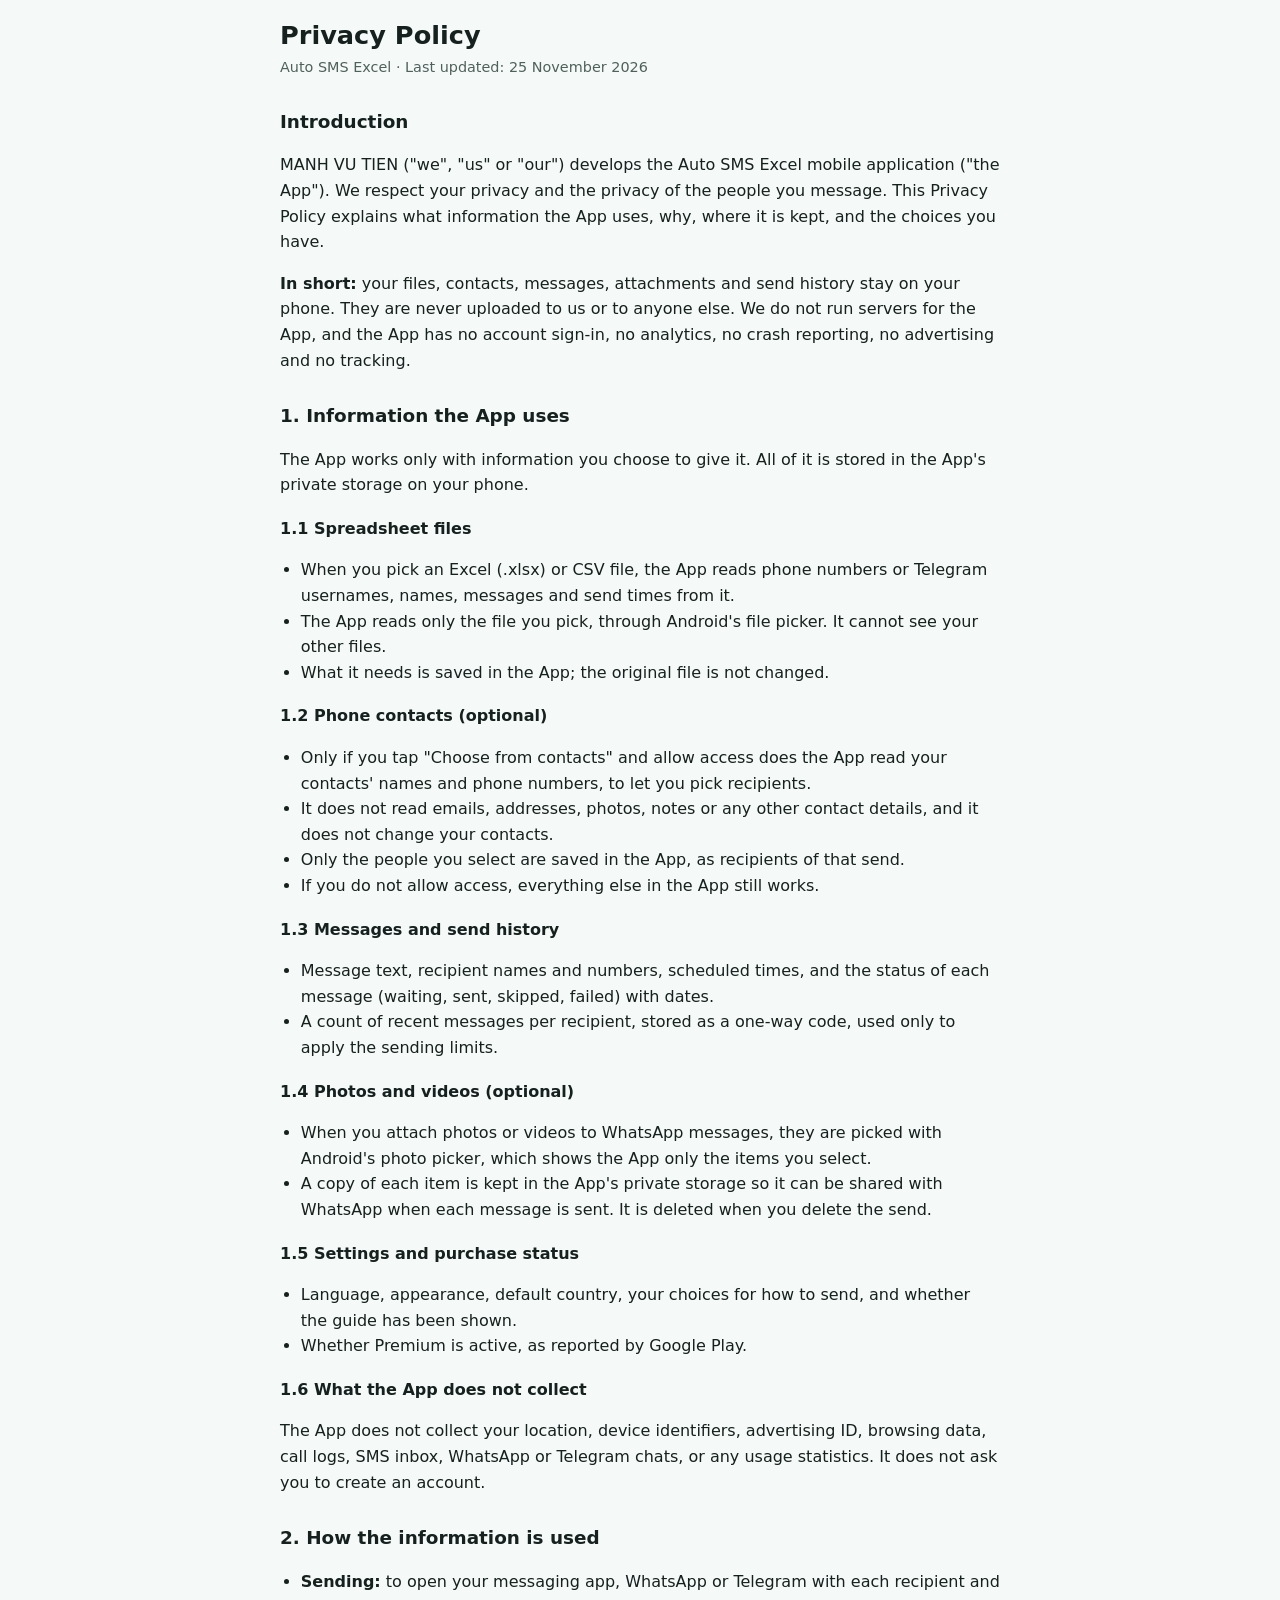
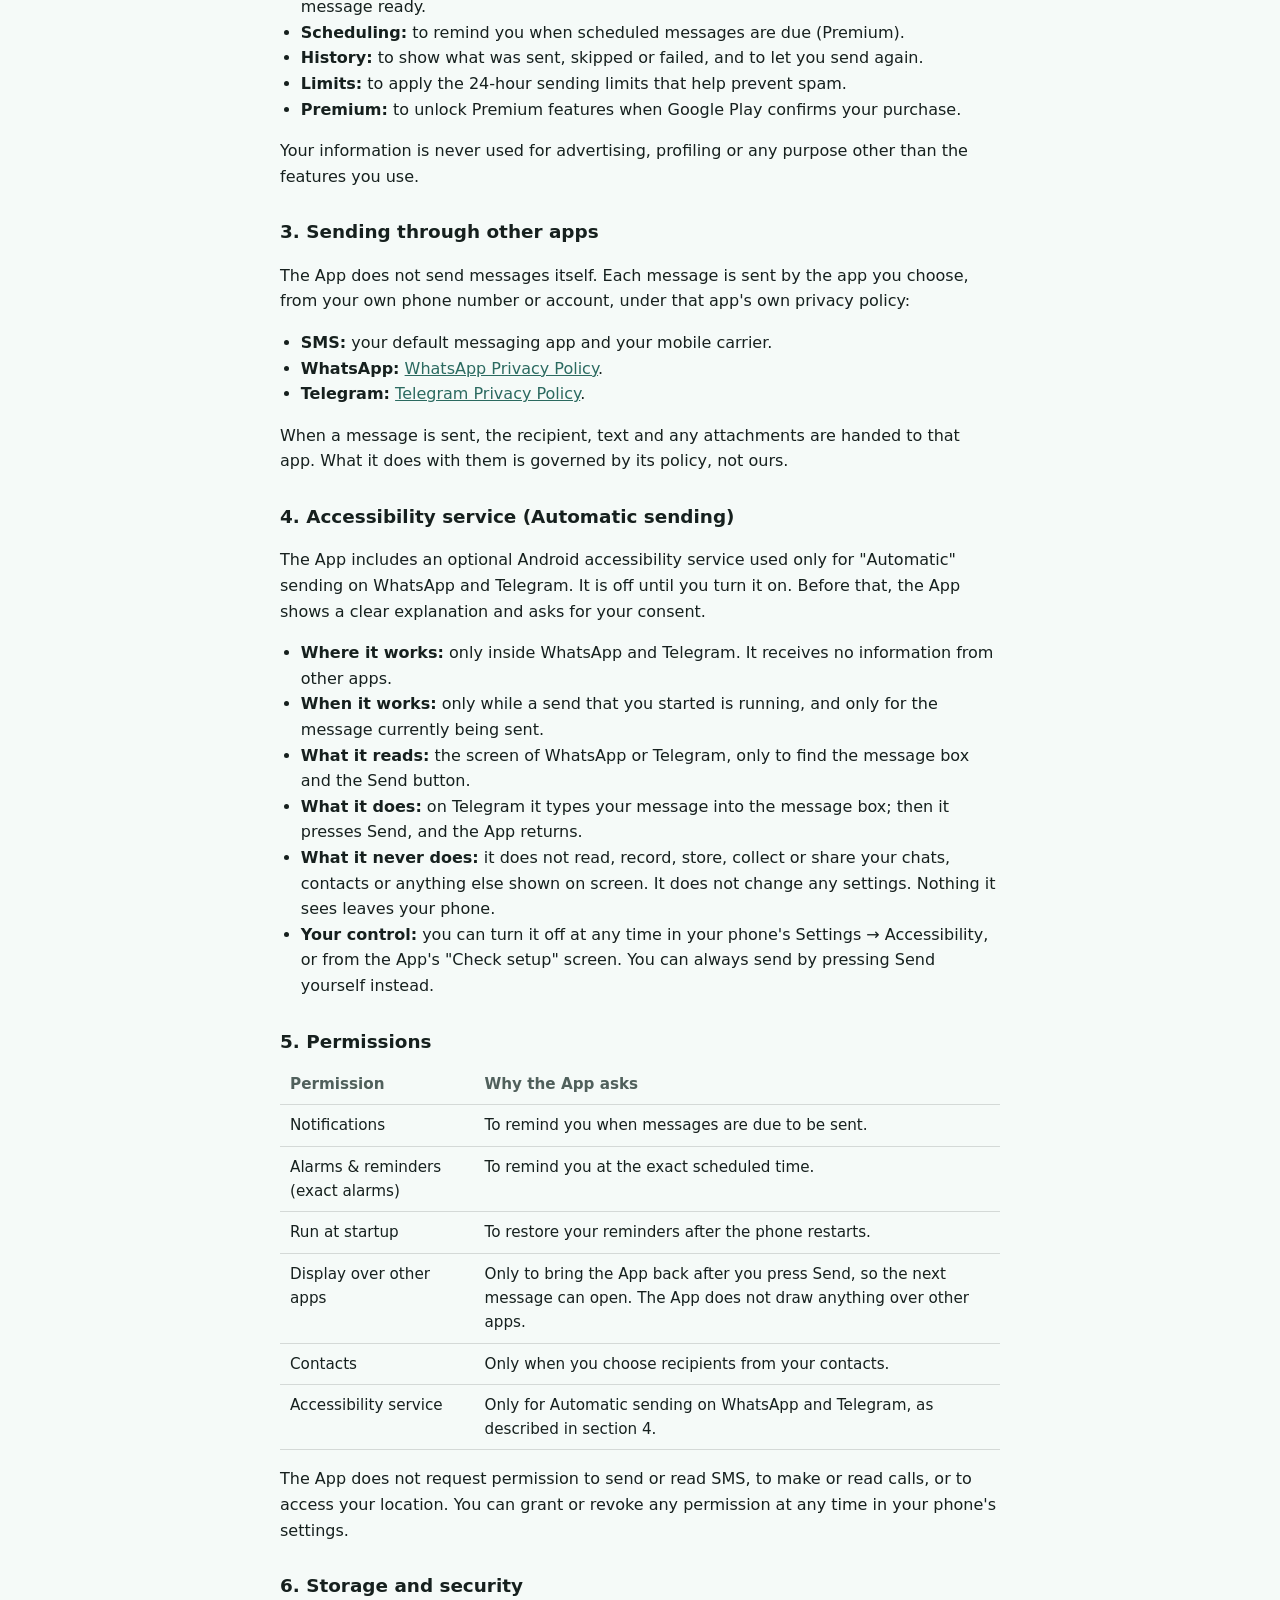
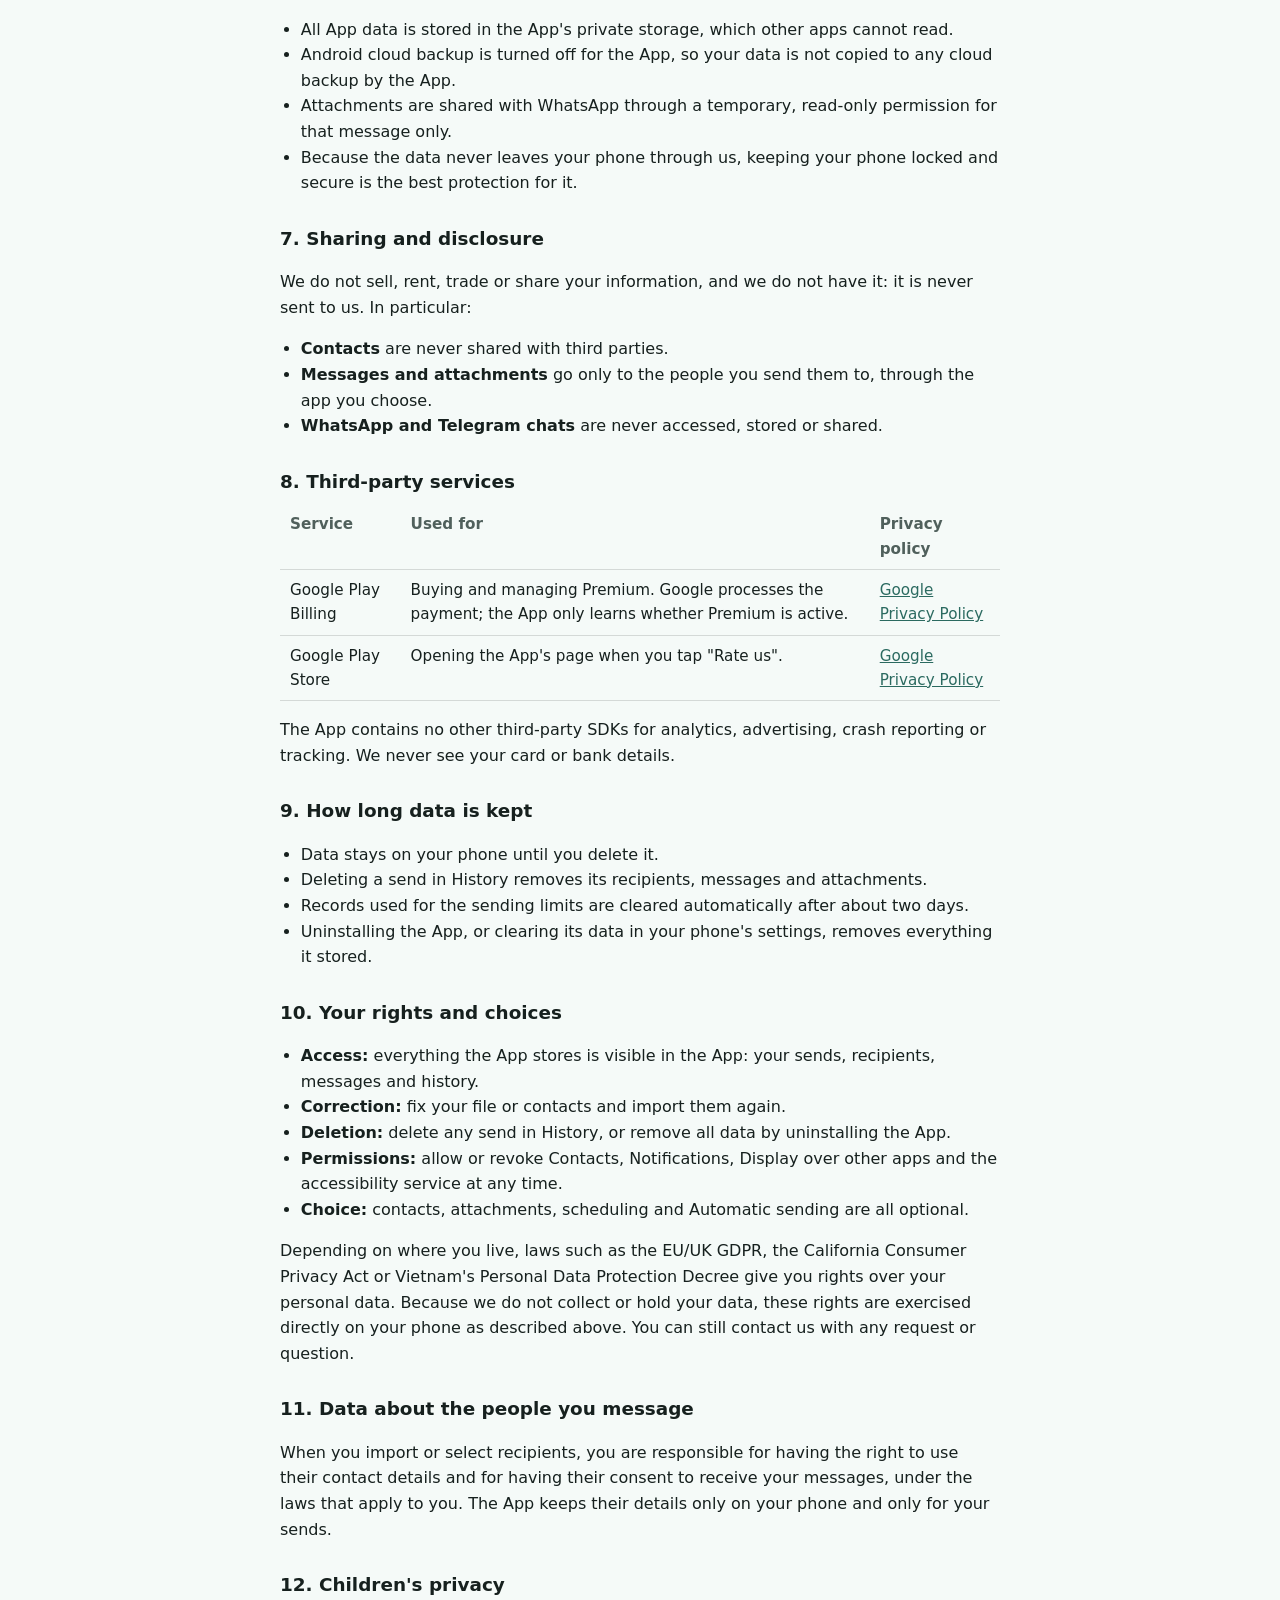
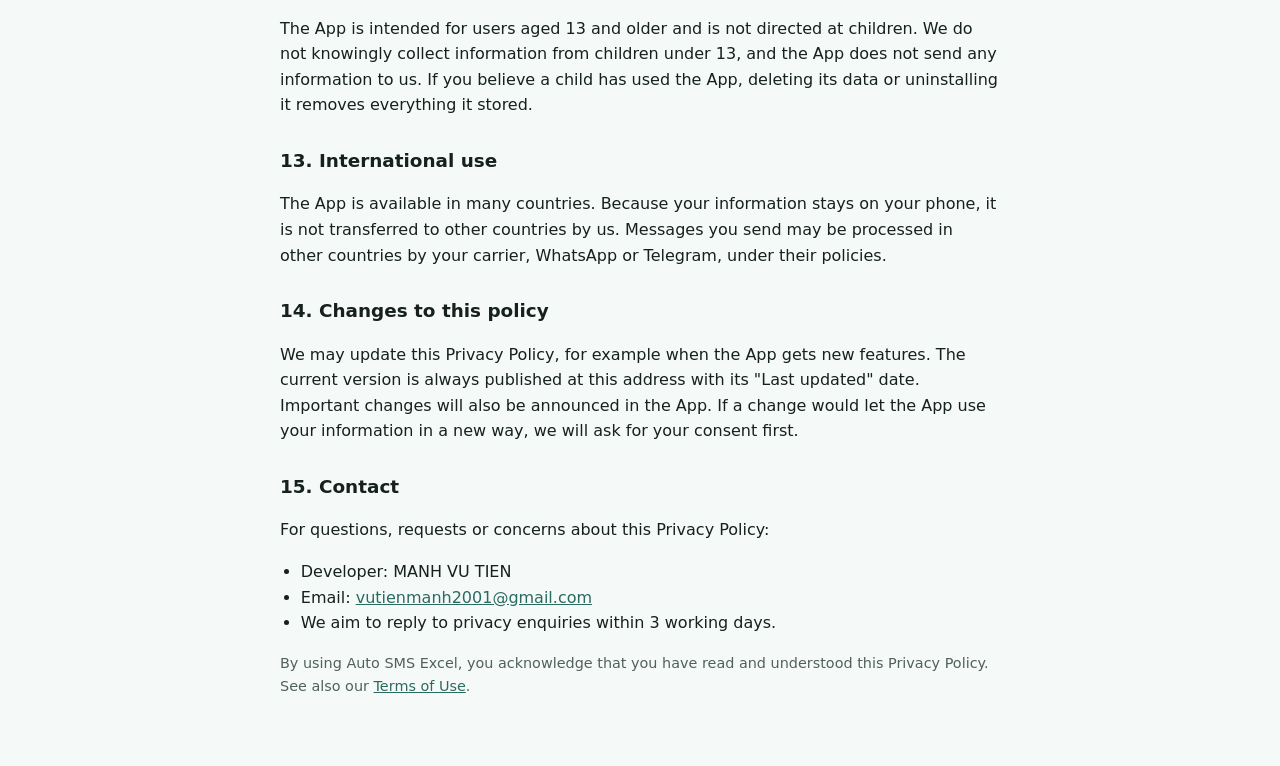
==== auto-sms-excel/privacy.html @ a6e5bfc1 "Fix typo in privacy policy introduction delete 1 in name on description" ====
<!doctype html>
<html lang="en">
<head>
<meta charset="utf-8">
<meta name="viewport" content="width=device-width, initial-scale=1">
<title>Privacy Policy – Auto SMS Excel</title>
<link rel="stylesheet" href="style.css">
</head>
<body>
<main>
<h1>Privacy Policy</h1>
<p class="meta">Auto SMS Excel · Last updated: 25 November 2026</p>

<h2>Introduction</h2>
<p>MANH VU TIEN ("we", "us" or "our") develops the Auto SMS Excel mobile application ("the App"). We respect your privacy and the privacy of the people you message. This Privacy Policy explains what information the App uses, why, where it is kept, and the choices you have.</p>
<p><strong>In short:</strong> your files, contacts, messages, attachments and send history stay on your phone. They are never uploaded to us or to anyone else. We do not run servers for the App, and the App has no account sign-in, no analytics, no crash reporting, no advertising and no tracking.</p>

<h2>1. Information the App uses</h2>
<p>The App works only with information you choose to give it. All of it is stored in the App's private storage on your phone.</p>

<h3>1.1 Spreadsheet files</h3>
<ul>
  <li>When you pick an Excel (.xlsx) or CSV file, the App reads phone numbers or Telegram usernames, names, messages and send times from it.</li>
  <li>The App reads only the file you pick, through Android's file picker. It cannot see your other files.</li>
  <li>What it needs is saved in the App; the original file is not changed.</li>
</ul>

<h3>1.2 Phone contacts (optional)</h3>
<ul>
  <li>Only if you tap "Choose from contacts" and allow access does the App read your contacts' names and phone numbers, to let you pick recipients.</li>
  <li>It does not read emails, addresses, photos, notes or any other contact details, and it does not change your contacts.</li>
  <li>Only the people you select are saved in the App, as recipients of that send.</li>
  <li>If you do not allow access, everything else in the App still works.</li>
</ul>

<h3>1.3 Messages and send history</h3>
<ul>
  <li>Message text, recipient names and numbers, scheduled times, and the status of each message (waiting, sent, skipped, failed) with dates.</li>
  <li>A count of recent messages per recipient, stored as a one-way code, used only to apply the sending limits.</li>
</ul>

<h3>1.4 Photos and videos (optional)</h3>
<ul>
  <li>When you attach photos or videos to WhatsApp messages, they are picked with Android's photo picker, which shows the App only the items you select.</li>
  <li>A copy of each item is kept in the App's private storage so it can be shared with WhatsApp when each message is sent. It is deleted when you delete the send.</li>
</ul>

<h3>1.5 Settings and purchase status</h3>
<ul>
  <li>Language, appearance, default country, your choices for how to send, and whether the guide has been shown.</li>
  <li>Whether Premium is active, as reported by Google Play.</li>
</ul>

<h3>1.6 What the App does not collect</h3>
<p>The App does not collect your location, device identifiers, advertising ID, browsing data, call logs, SMS inbox, WhatsApp or Telegram chats, or any usage statistics. It does not ask you to create an account.</p>

<h2>2. How the information is used</h2>
<ul>
  <li><strong>Sending:</strong> to open your messaging app, WhatsApp or Telegram with each recipient and message ready.</li>
  <li><strong>Scheduling:</strong> to remind you when scheduled messages are due (Premium).</li>
  <li><strong>History:</strong> to show what was sent, skipped or failed, and to let you send again.</li>
  <li><strong>Limits:</strong> to apply the 24-hour sending limits that help prevent spam.</li>
  <li><strong>Premium:</strong> to unlock Premium features when Google Play confirms your purchase.</li>
</ul>
<p>Your information is never used for advertising, profiling or any purpose other than the features you use.</p>

<h2>3. Sending through other apps</h2>
<p>The App does not send messages itself. Each message is sent by the app you choose, from your own phone number or account, under that app's own privacy policy:</p>
<ul>
  <li><strong>SMS:</strong> your default messaging app and your mobile carrier.</li>
  <li><strong>WhatsApp:</strong> <a href="https://www.whatsapp.com/legal/privacy-policy">WhatsApp Privacy Policy</a>.</li>
  <li><strong>Telegram:</strong> <a href="https://telegram.org/privacy">Telegram Privacy Policy</a>.</li>
</ul>
<p>When a message is sent, the recipient, text and any attachments are handed to that app. What it does with them is governed by its policy, not ours.</p>

<h2>4. Accessibility service (Automatic sending)</h2>
<p>The App includes an optional Android accessibility service used only for "Automatic" sending on WhatsApp and Telegram. It is off until you turn it on. Before that, the App shows a clear explanation and asks for your consent.</p>
<ul>
  <li><strong>Where it works:</strong> only inside WhatsApp and Telegram. It receives no information from other apps.</li>
  <li><strong>When it works:</strong> only while a send that you started is running, and only for the message currently being sent.</li>
  <li><strong>What it reads:</strong> the screen of WhatsApp or Telegram, only to find the message box and the Send button.</li>
  <li><strong>What it does:</strong> on Telegram it types your message into the message box; then it presses Send, and the App returns.</li>
  <li><strong>What it never does:</strong> it does not read, record, store, collect or share your chats, contacts or anything else shown on screen. It does not change any settings. Nothing it sees leaves your phone.</li>
  <li><strong>Your control:</strong> you can turn it off at any time in your phone's Settings → Accessibility, or from the App's "Check setup" screen. You can always send by pressing Send yourself instead.</li>
</ul>

<h2>5. Permissions</h2>
<table>
  <tr><th>Permission</th><th>Why the App asks</th></tr>
  <tr><td>Notifications</td><td>To remind you when messages are due to be sent.</td></tr>
  <tr><td>Alarms &amp; reminders (exact alarms)</td><td>To remind you at the exact scheduled time.</td></tr>
  <tr><td>Run at startup</td><td>To restore your reminders after the phone restarts.</td></tr>
  <tr><td>Display over other apps</td><td>Only to bring the App back after you press Send, so the next message can open. The App does not draw anything over other apps.</td></tr>
  <tr><td>Contacts</td><td>Only when you choose recipients from your contacts.</td></tr>
  <tr><td>Accessibility service</td><td>Only for Automatic sending on WhatsApp and Telegram, as described in section 4.</td></tr>
</table>
<p>The App does not request permission to send or read SMS, to make or read calls, or to access your location. You can grant or revoke any permission at any time in your phone's settings.</p>

<h2>6. Storage and security</h2>
<ul>
  <li>All App data is stored in the App's private storage, which other apps cannot read.</li>
  <li>Android cloud backup is turned off for the App, so your data is not copied to any cloud backup by the App.</li>
  <li>Attachments are shared with WhatsApp through a temporary, read-only permission for that message only.</li>
  <li>Because the data never leaves your phone through us, keeping your phone locked and secure is the best protection for it.</li>
</ul>

<h2>7. Sharing and disclosure</h2>
<p>We do not sell, rent, trade or share your information, and we do not have it: it is never sent to us. In particular:</p>
<ul>
  <li><strong>Contacts</strong> are never shared with third parties.</li>
  <li><strong>Messages and attachments</strong> go only to the people you send them to, through the app you choose.</li>
  <li><strong>WhatsApp and Telegram chats</strong> are never accessed, stored or shared.</li>
</ul>

<h2>8. Third-party services</h2>
<table>
  <tr><th>Service</th><th>Used for</th><th>Privacy policy</th></tr>
  <tr><td>Google Play Billing</td><td>Buying and managing Premium. Google processes the payment; the App only learns whether Premium is active.</td><td><a href="https://policies.google.com/privacy">Google Privacy Policy</a></td></tr>
  <tr><td>Google Play Store</td><td>Opening the App's page when you tap "Rate us".</td><td><a href="https://policies.google.com/privacy">Google Privacy Policy</a></td></tr>
</table>
<p>The App contains no other third-party SDKs for analytics, advertising, crash reporting or tracking. We never see your card or bank details.</p>

<h2>9. How long data is kept</h2>
<ul>
  <li>Data stays on your phone until you delete it.</li>
  <li>Deleting a send in History removes its recipients, messages and attachments.</li>
  <li>Records used for the sending limits are cleared automatically after about two days.</li>
  <li>Uninstalling the App, or clearing its data in your phone's settings, removes everything it stored.</li>
</ul>

<h2>10. Your rights and choices</h2>
<ul>
  <li><strong>Access:</strong> everything the App stores is visible in the App: your sends, recipients, messages and history.</li>
  <li><strong>Correction:</strong> fix your file or contacts and import them again.</li>
  <li><strong>Deletion:</strong> delete any send in History, or remove all data by uninstalling the App.</li>
  <li><strong>Permissions:</strong> allow or revoke Contacts, Notifications, Display over other apps and the accessibility service at any time.</li>
  <li><strong>Choice:</strong> contacts, attachments, scheduling and Automatic sending are all optional.</li>
</ul>
<p>Depending on where you live, laws such as the EU/UK GDPR, the California Consumer Privacy Act or Vietnam's Personal Data Protection Decree give you rights over your personal data. Because we do not collect or hold your data, these rights are exercised directly on your phone as described above. You can still contact us with any request or question.</p>

<h2>11. Data about the people you message</h2>
<p>When you import or select recipients, you are responsible for having the right to use their contact details and for having their consent to receive your messages, under the laws that apply to you. The App keeps their details only on your phone and only for your sends.</p>

<h2>12. Children's privacy</h2>
<p>The App is intended for users aged 13 and older and is not directed at children. We do not knowingly collect information from children under 13, and the App does not send any information to us. If you believe a child has used the App, deleting its data or uninstalling it removes everything it stored.</p>

<h2>13. International use</h2>
<p>The App is available in many countries. Because your information stays on your phone, it is not transferred to other countries by us. Messages you send may be processed in other countries by your carrier, WhatsApp or Telegram, under their policies.</p>

<h2>14. Changes to this policy</h2>
<p>We may update this Privacy Policy, for example when the App gets new features. The current version is always published at this address with its "Last updated" date. Important changes will also be announced in the App. If a change would let the App use your information in a new way, we will ask for your consent first.</p>

<h2>15. Contact</h2>
<p>For questions, requests or concerns about this Privacy Policy:</p>
<ul>
  <li>Developer: MANH VU TIEN</li>
  <li>Email: <a href="mailto:vutienmanh2001@gmail.com">vutienmanh2001@gmail.com</a></li>
  <li>We aim to reply to privacy enquiries within 3 working days.</li>
</ul>

<p class="meta">By using Auto SMS Excel, you acknowledge that you have read and understood this Privacy Policy. See also our <a href="terms.html">Terms of Use</a>.</p>
</main>
</body>
</html>
---- auto-sms-excel/style.css ----
:root { color-scheme: light dark; --fg: #16201e; --muted: #50605c; --bg: #f5faf8; --accent: #2b6a60; }
/* On the web the page follows the browser; inside the app the app adds class="light" or "dark". */
@media (prefers-color-scheme: dark) { :root:not(.light) { --fg: #e1ebe8; --muted: #a8b8b3; --bg: #101615; --accent: #8fd3c5; } }
:root.dark { color-scheme: dark; --fg: #e1ebe8; --muted: #a8b8b3; --bg: #101615; --accent: #8fd3c5; }
:root.light { color-scheme: light; }
body { margin: 0; background: var(--bg); color: var(--fg); font: 16px/1.6 system-ui, -apple-system, "Segoe UI", Roboto, sans-serif; }
main { max-width: 720px; margin: 0 auto; padding: 20px 16px 48px; }
h1 { font-size: 1.6em; line-height: 1.25; margin: 0 0 4px; }
h2 { font-size: 1.15em; margin: 28px 0 8px; }
.meta { color: var(--muted); font-size: .9em; margin: 0 0 20px; }
a { color: var(--accent); }
ul { padding-left: 1.3em; }
h3 { font-size: 1em; margin: 18px 0 6px; }
table { width: 100%; border-collapse: collapse; margin: 8px 0 12px; font-size: .95em; }
th, td { text-align: left; vertical-align: top; padding: 8px 10px; border-bottom: 1px solid color-mix(in srgb, var(--fg) 15%, transparent); }
th { color: var(--muted); font-weight: 600; }
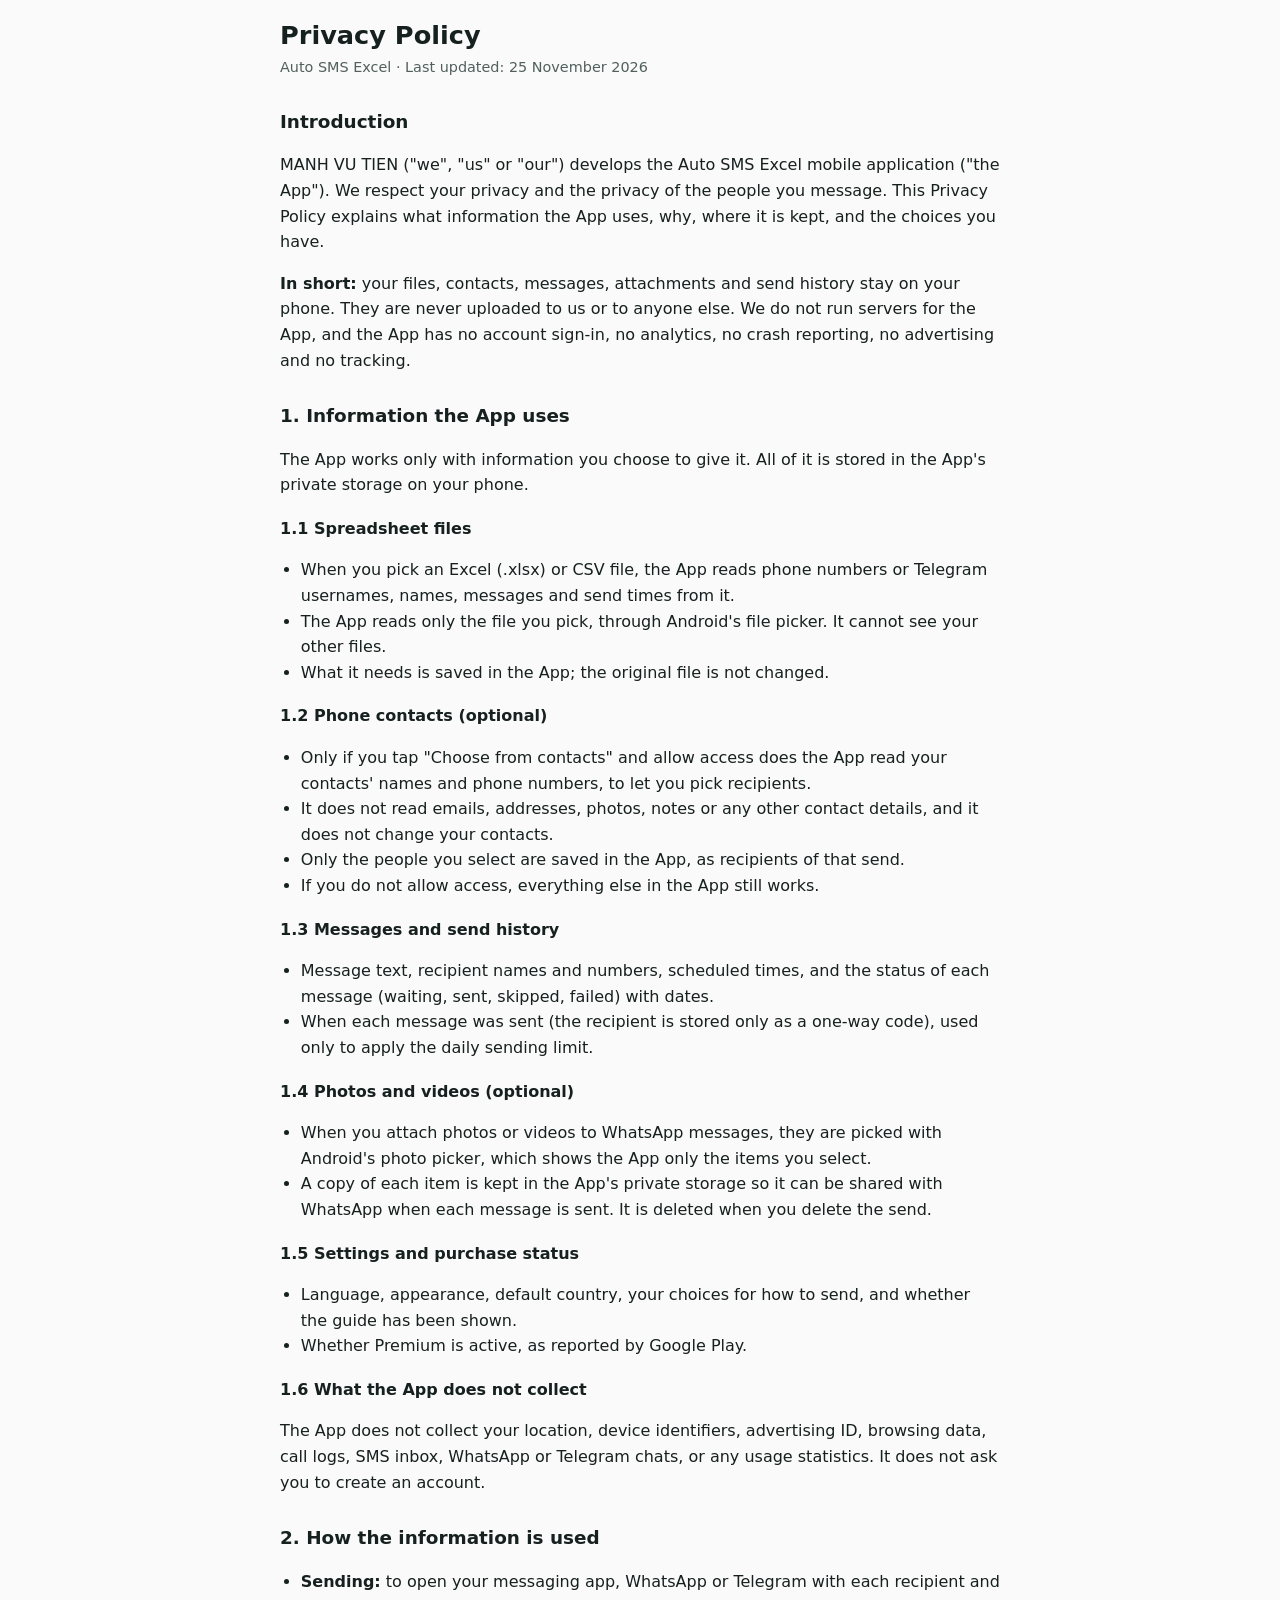
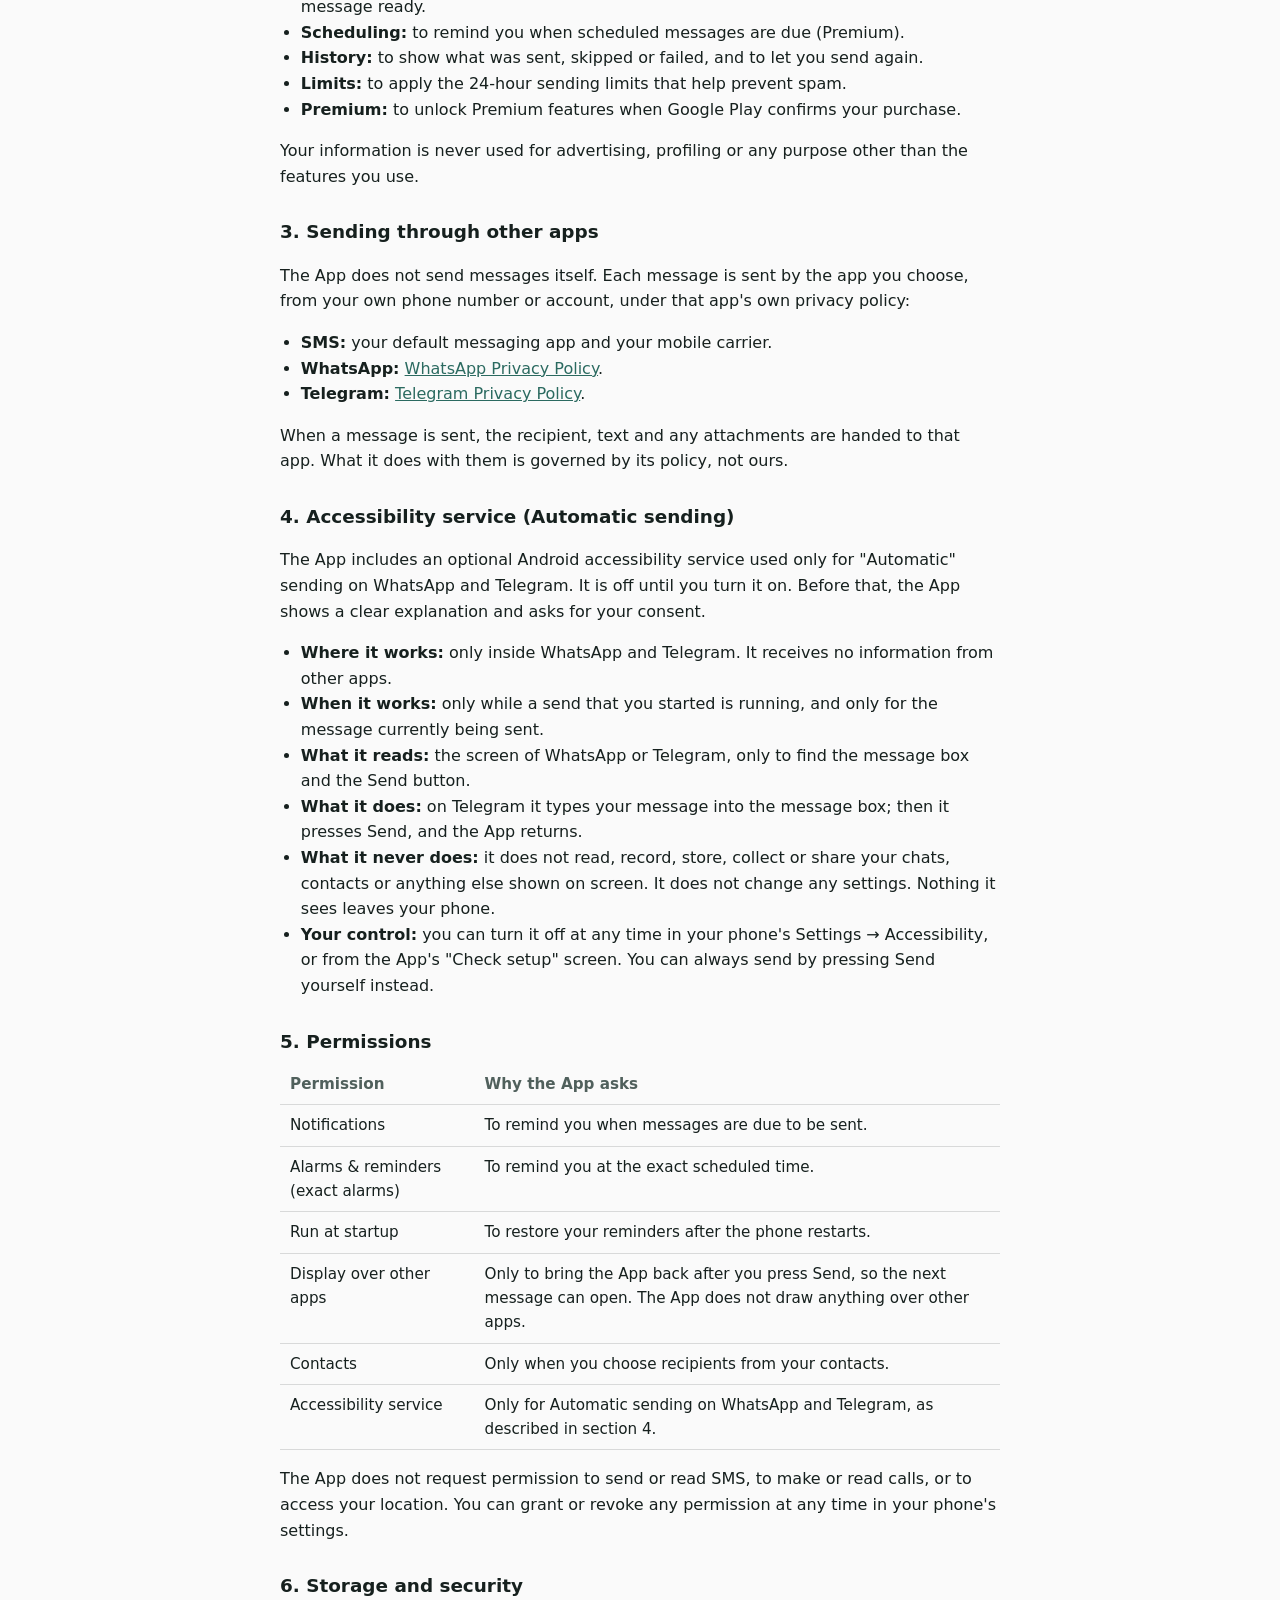
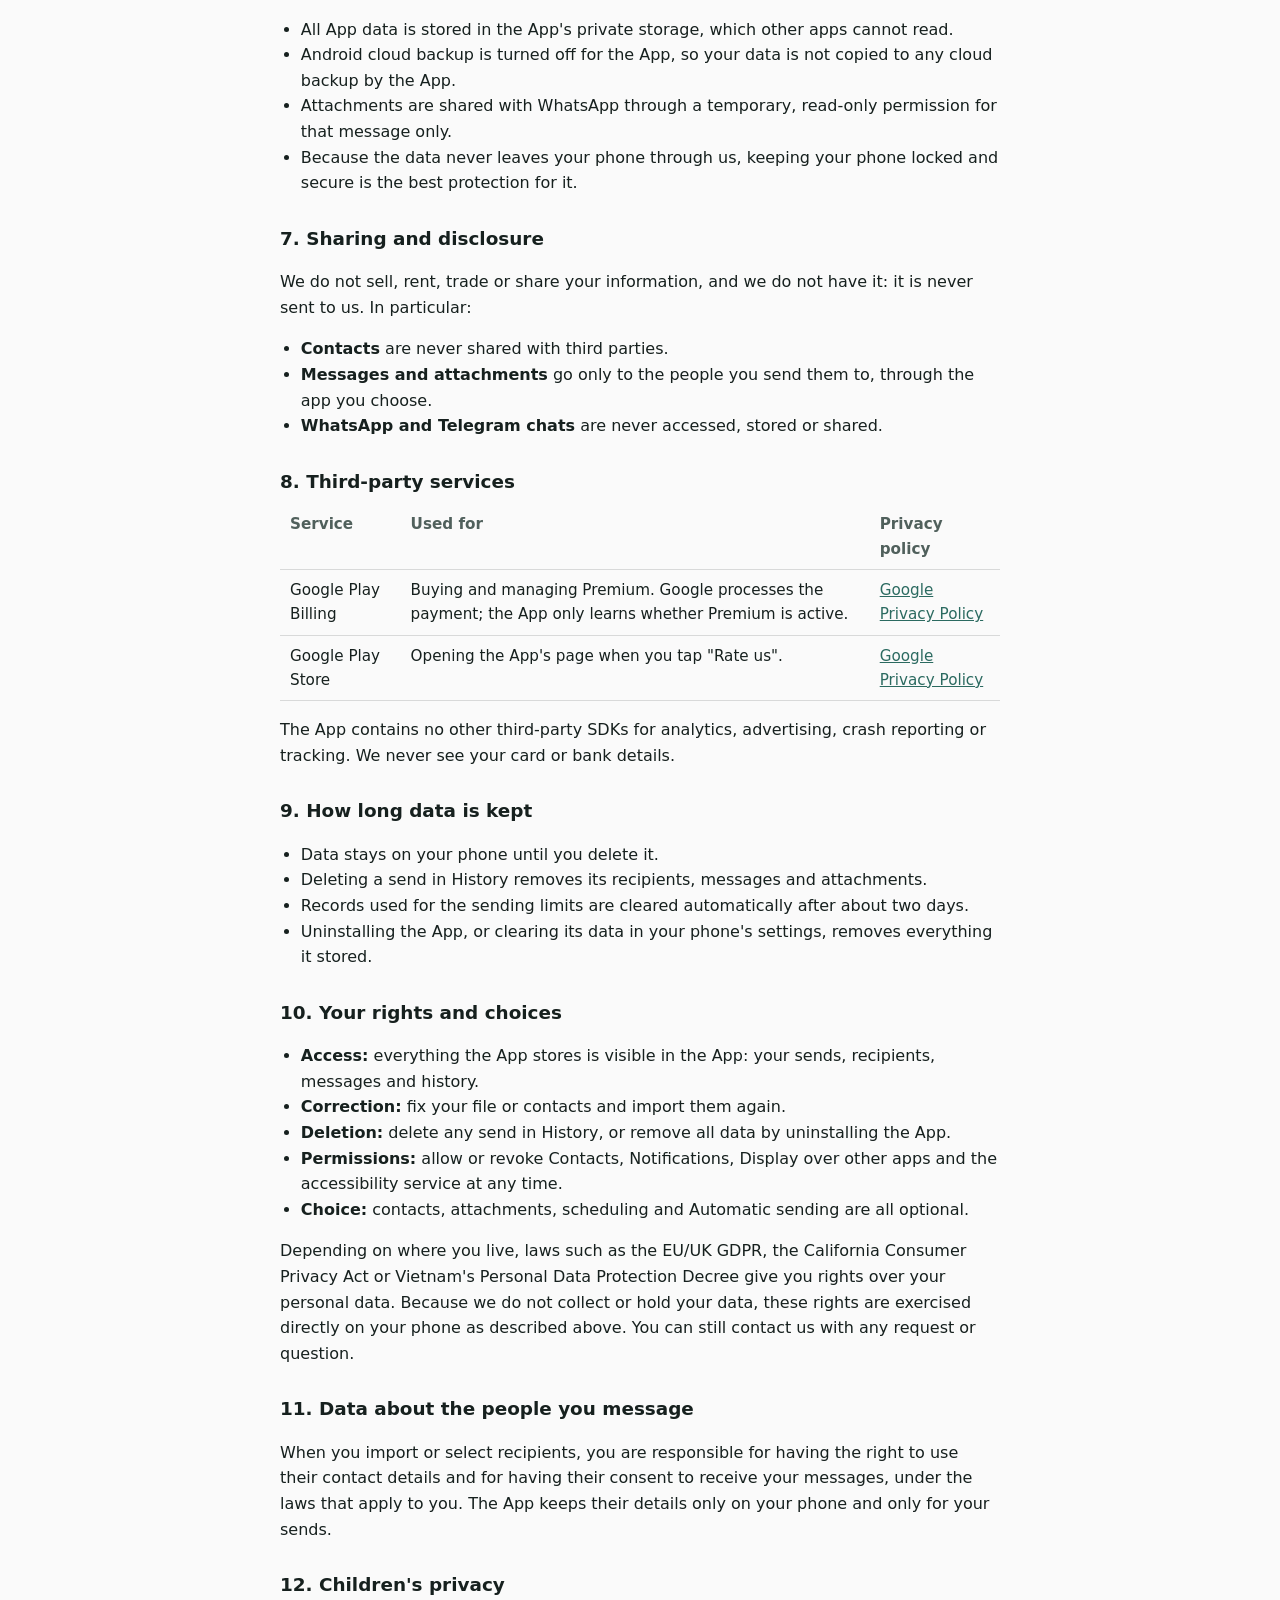
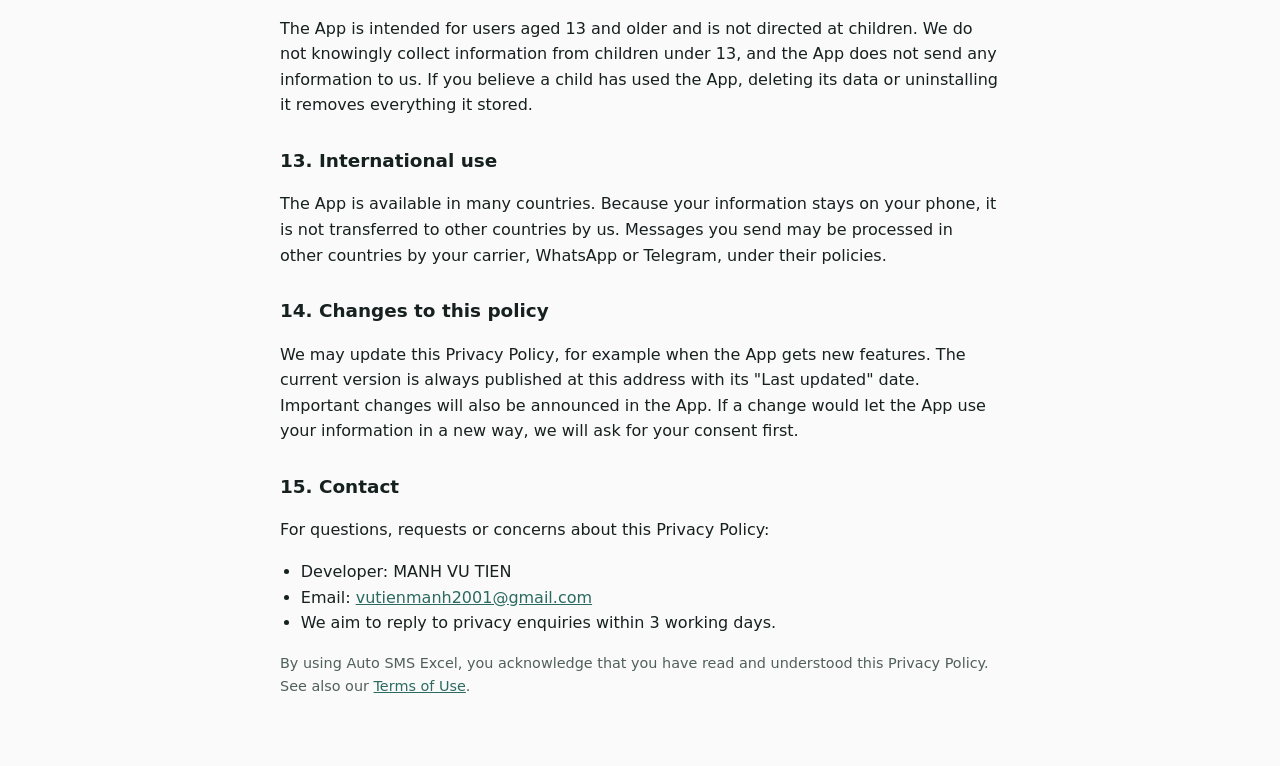
==== commit 021dced9: "Auto SMS Excel: no per-recipient limit" ====
--- a/auto-sms-excel/privacy.html
+++ b/auto-sms-excel/privacy.html
@@ -36,7 +36,7 @@
 <h3>1.3 Messages and send history</h3>
 <ul>
   <li>Message text, recipient names and numbers, scheduled times, and the status of each message (waiting, sent, skipped, failed) with dates.</li>
-  <li>A count of recent messages per recipient, stored as a one-way code, used only to apply the sending limits.</li>
+  <li>When each message was sent (the recipient is stored only as a one-way code), used only to apply the daily sending limit.</li>
 </ul>
 
 <h3>1.4 Photos and videos (optional)</h3>
--- a/auto-sms-excel/style.css
+++ b/auto-sms-excel/style.css
@@ -1,4 +1,4 @@
-:root { color-scheme: light dark; --fg: #16201e; --muted: #50605c; --bg: #f5faf8; --accent: #2b6a60; }
+:root { color-scheme: light dark; --fg: #16201e; --muted: #50605c; --bg: #fafafa; --accent: #2b6a60; }
 /* On the web the page follows the browser; inside the app the app adds class="light" or "dark". */
 @media (prefers-color-scheme: dark) { :root:not(.light) { --fg: #e1ebe8; --muted: #a8b8b3; --bg: #101615; --accent: #8fd3c5; } }
 :root.dark { color-scheme: dark; --fg: #e1ebe8; --muted: #a8b8b3; --bg: #101615; --accent: #8fd3c5; }
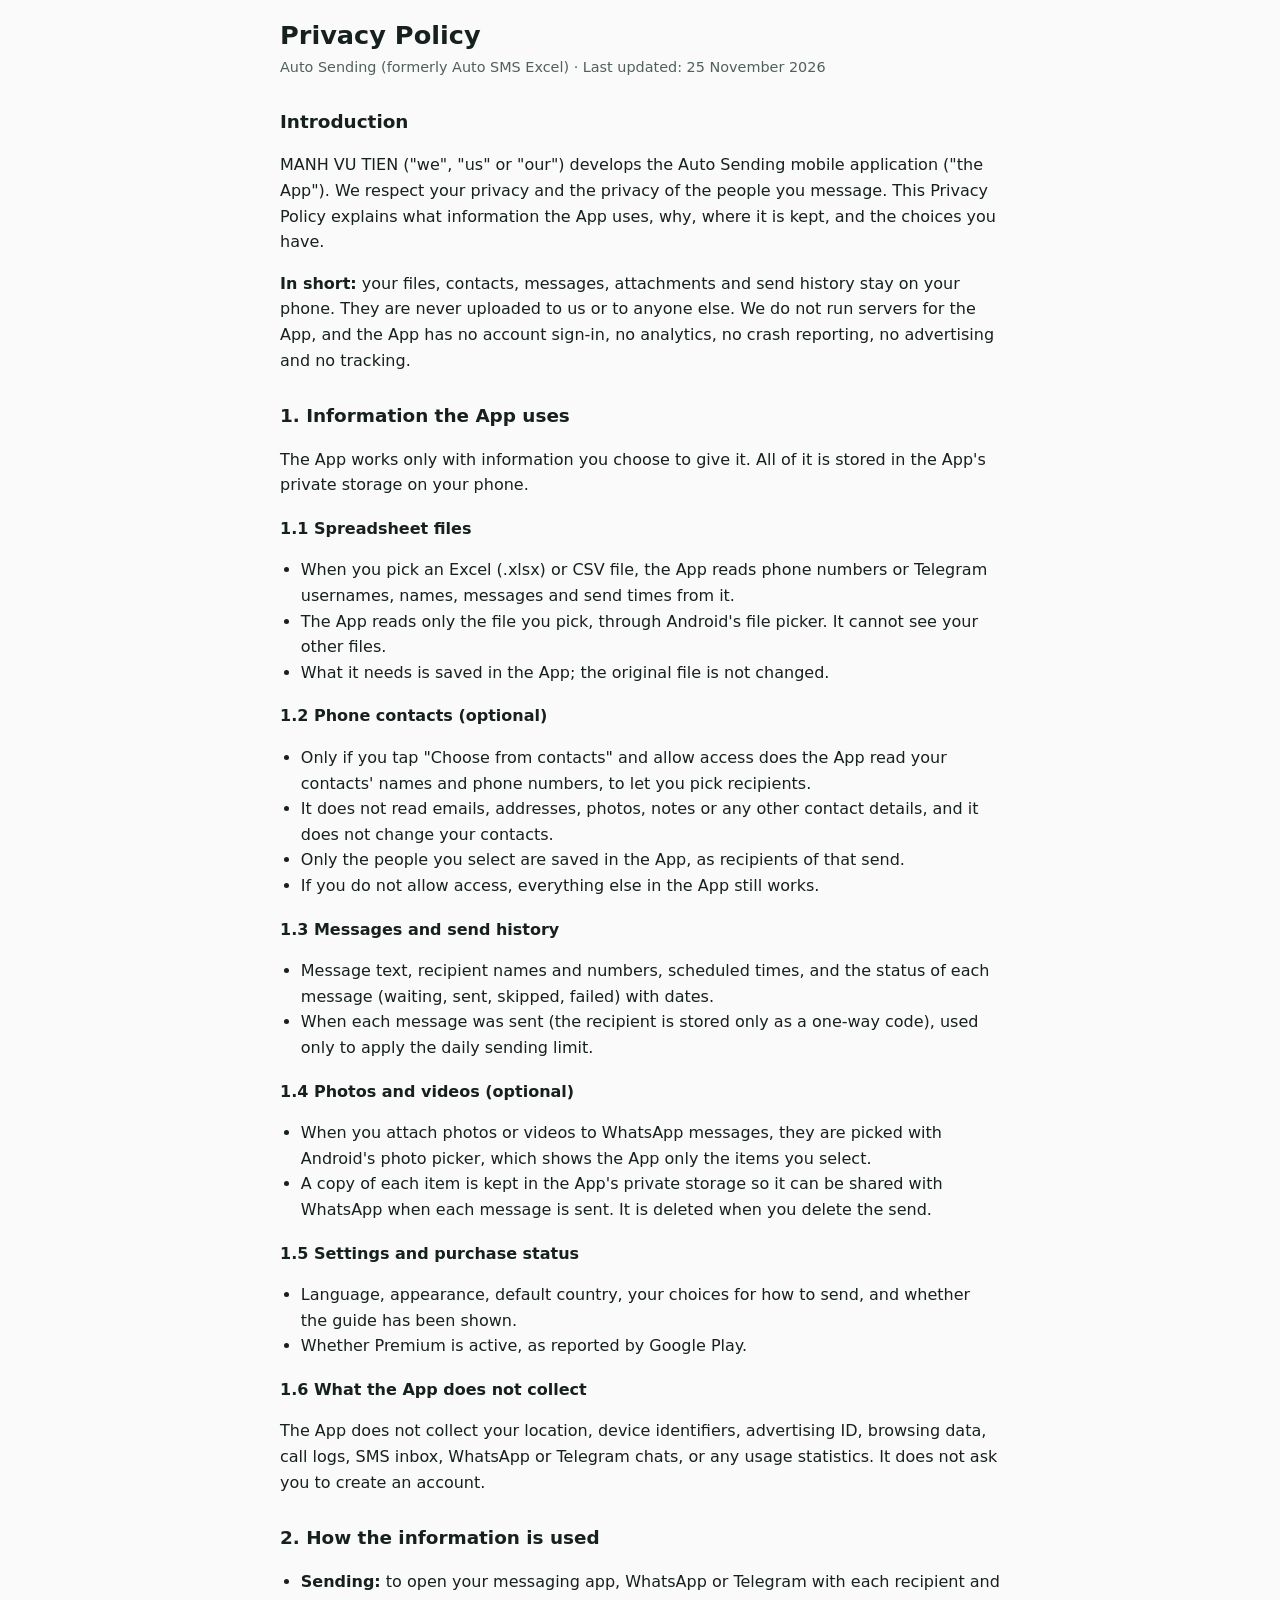
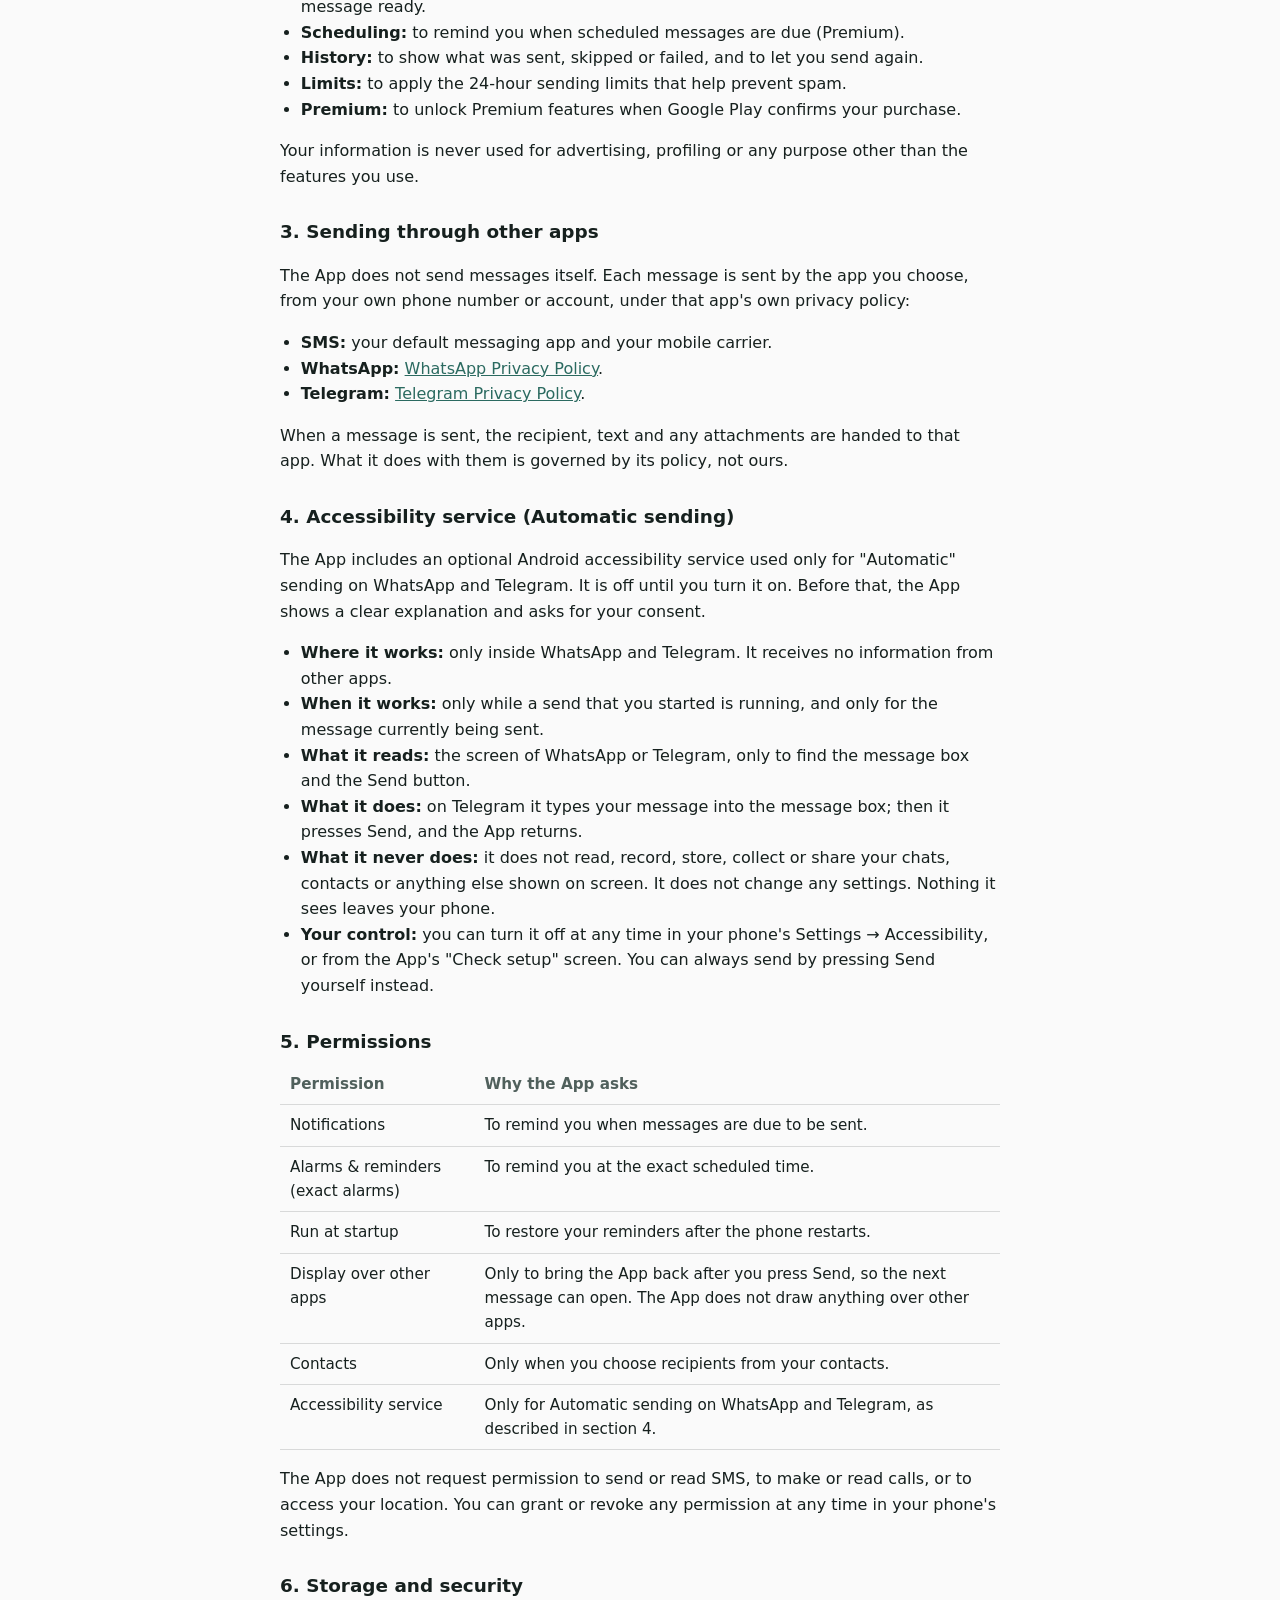
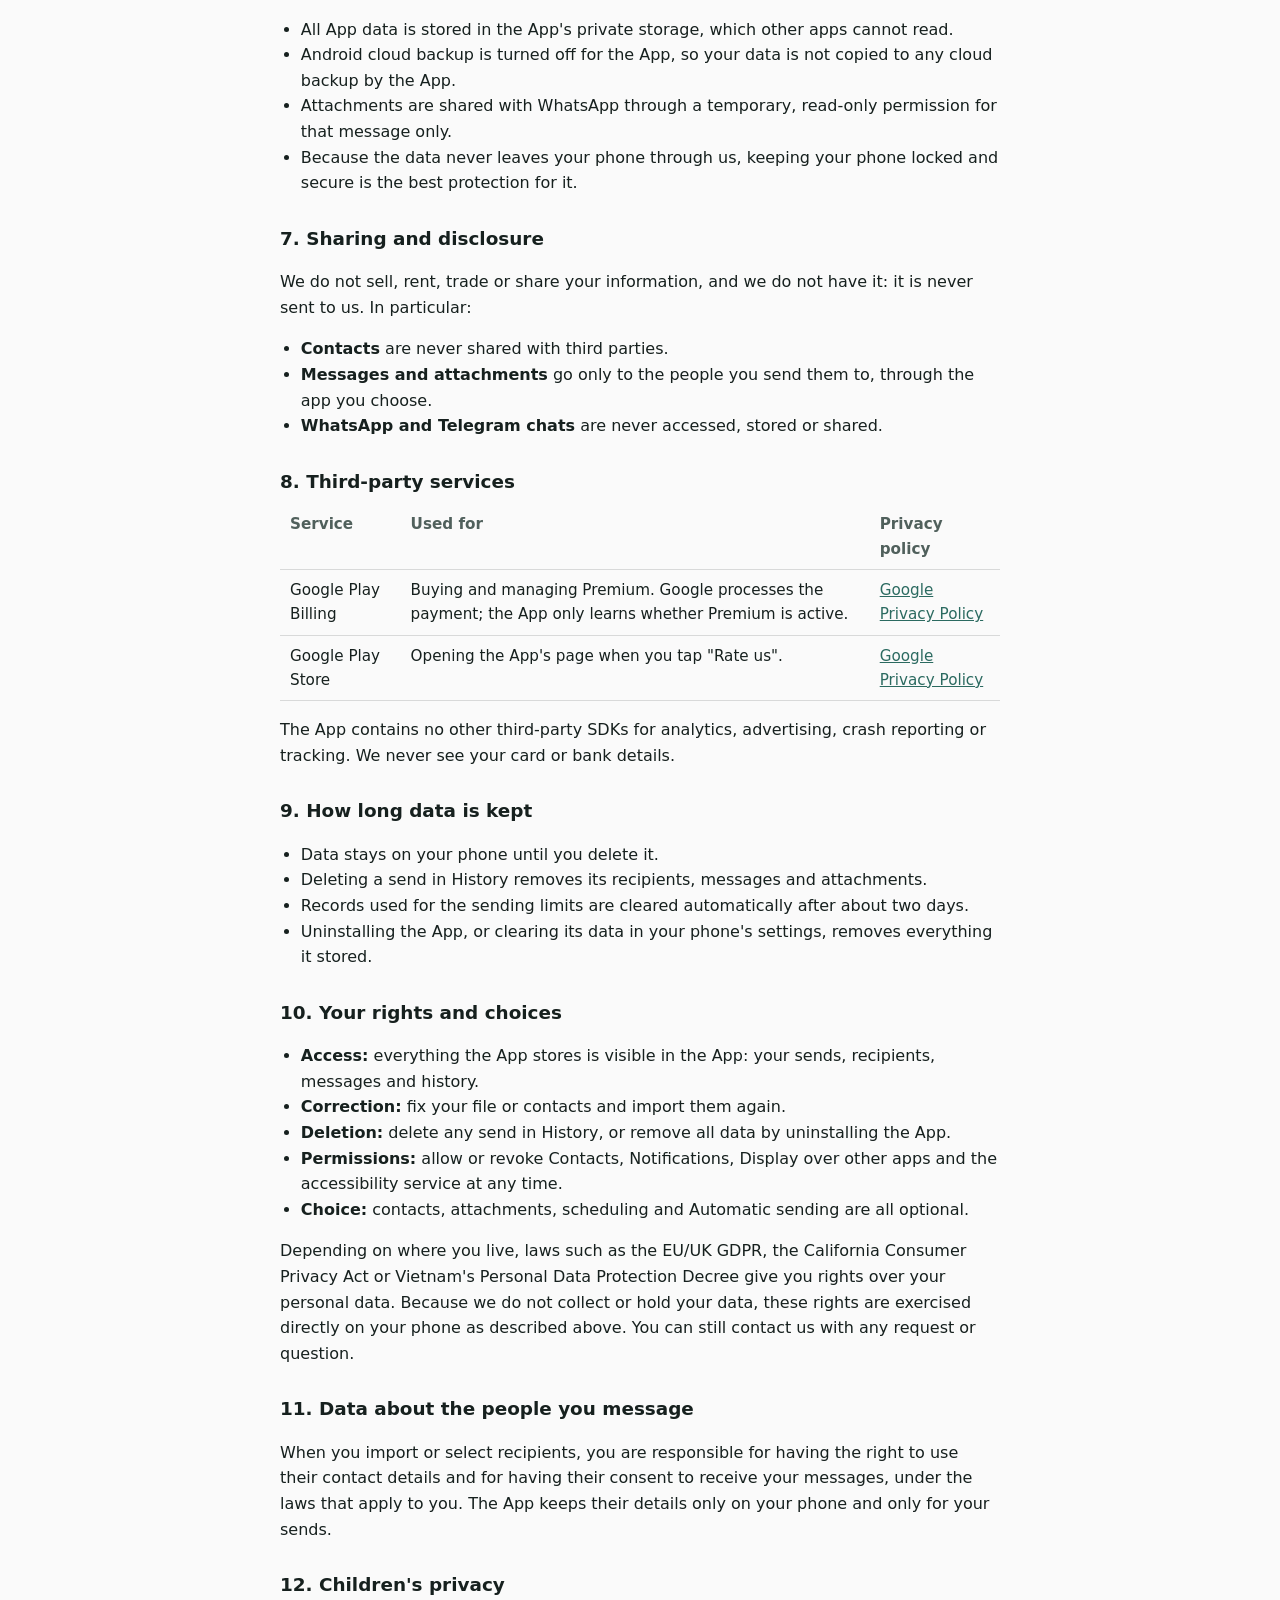
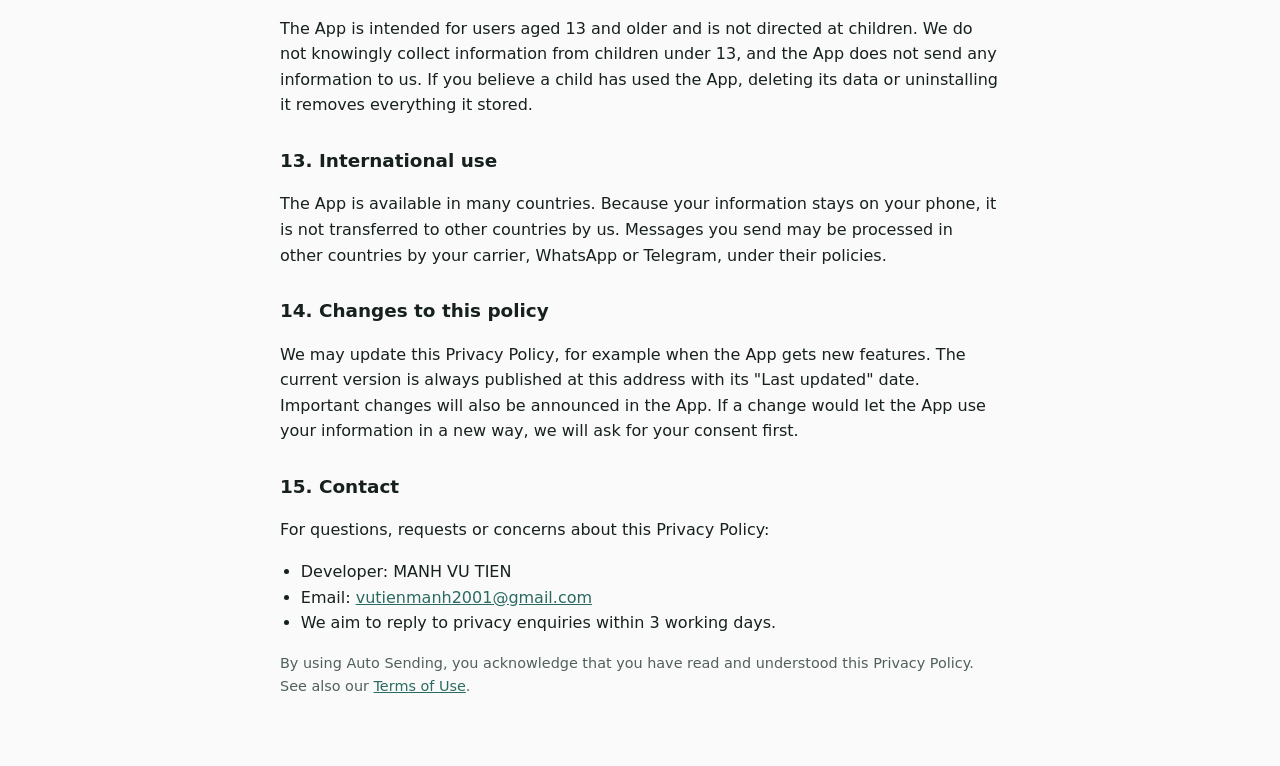
==== commit 3090c849: "Legal pages: app renamed to Auto Sending" ====
--- a/auto-sms-excel/privacy.html
+++ b/auto-sms-excel/privacy.html
@@ -3,16 +3,16 @@
 <head>
 <meta charset="utf-8">
 <meta name="viewport" content="width=device-width, initial-scale=1">
-<title>Privacy Policy – Auto SMS Excel</title>
+<title>Privacy Policy – Auto Sending</title>
 <link rel="stylesheet" href="style.css">
 </head>
 <body>
 <main>
 <h1>Privacy Policy</h1>
-<p class="meta">Auto SMS Excel · Last updated: 25 November 2026</p>
+<p class="meta">Auto Sending (formerly Auto SMS Excel) · Last updated: 25 November 2026</p>
 
 <h2>Introduction</h2>
-<p>MANH VU TIEN ("we", "us" or "our") develops the Auto SMS Excel mobile application ("the App"). We respect your privacy and the privacy of the people you message. This Privacy Policy explains what information the App uses, why, where it is kept, and the choices you have.</p>
+<p>MANH VU TIEN ("we", "us" or "our") develops the Auto Sending mobile application ("the App"). We respect your privacy and the privacy of the people you message. This Privacy Policy explains what information the App uses, why, where it is kept, and the choices you have.</p>
 <p><strong>In short:</strong> your files, contacts, messages, attachments and send history stay on your phone. They are never uploaded to us or to anyone else. We do not run servers for the App, and the App has no account sign-in, no analytics, no crash reporting, no advertising and no tracking.</p>
 
 <h2>1. Information the App uses</h2>
@@ -158,7 +158,7 @@
   <li>We aim to reply to privacy enquiries within 3 working days.</li>
 </ul>
 
-<p class="meta">By using Auto SMS Excel, you acknowledge that you have read and understood this Privacy Policy. See also our <a href="terms.html">Terms of Use</a>.</p>
+<p class="meta">By using Auto Sending, you acknowledge that you have read and understood this Privacy Policy. See also our <a href="terms.html">Terms of Use</a>.</p>
 </main>
 </body>
 </html>
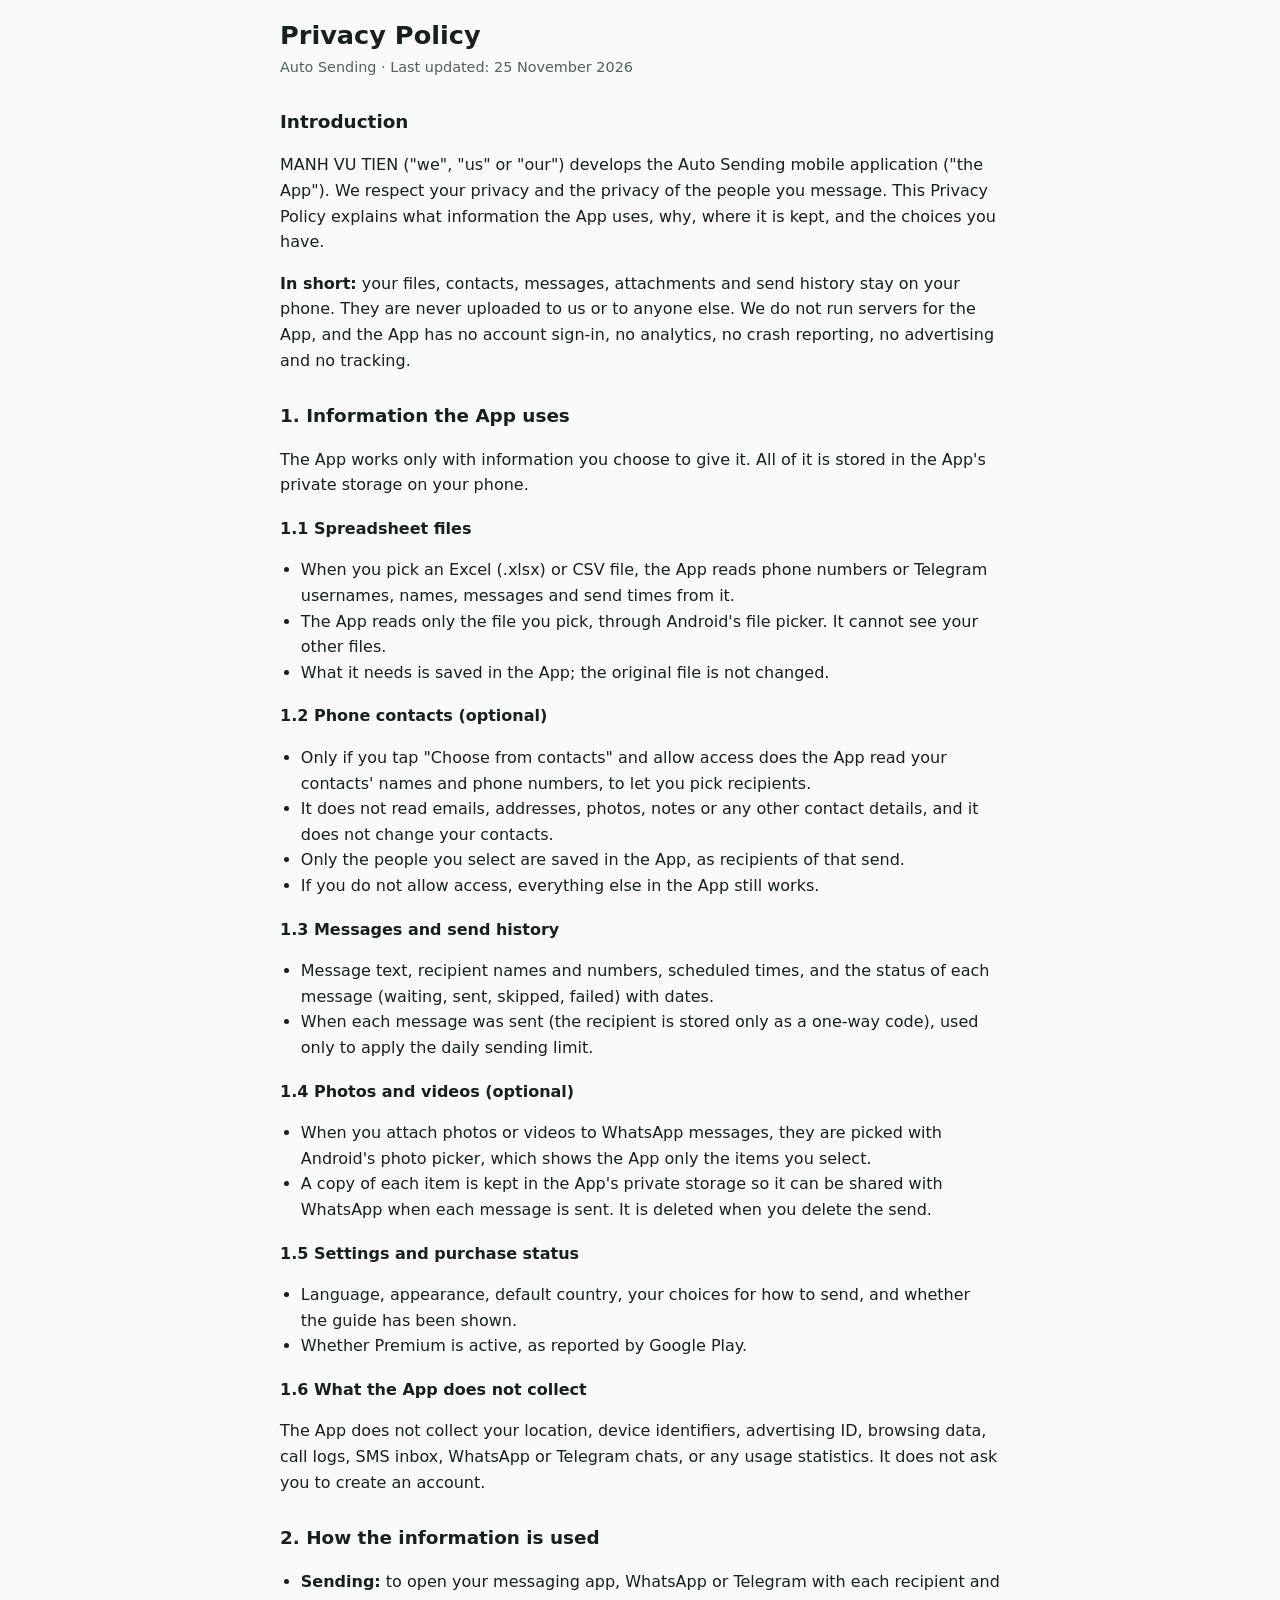
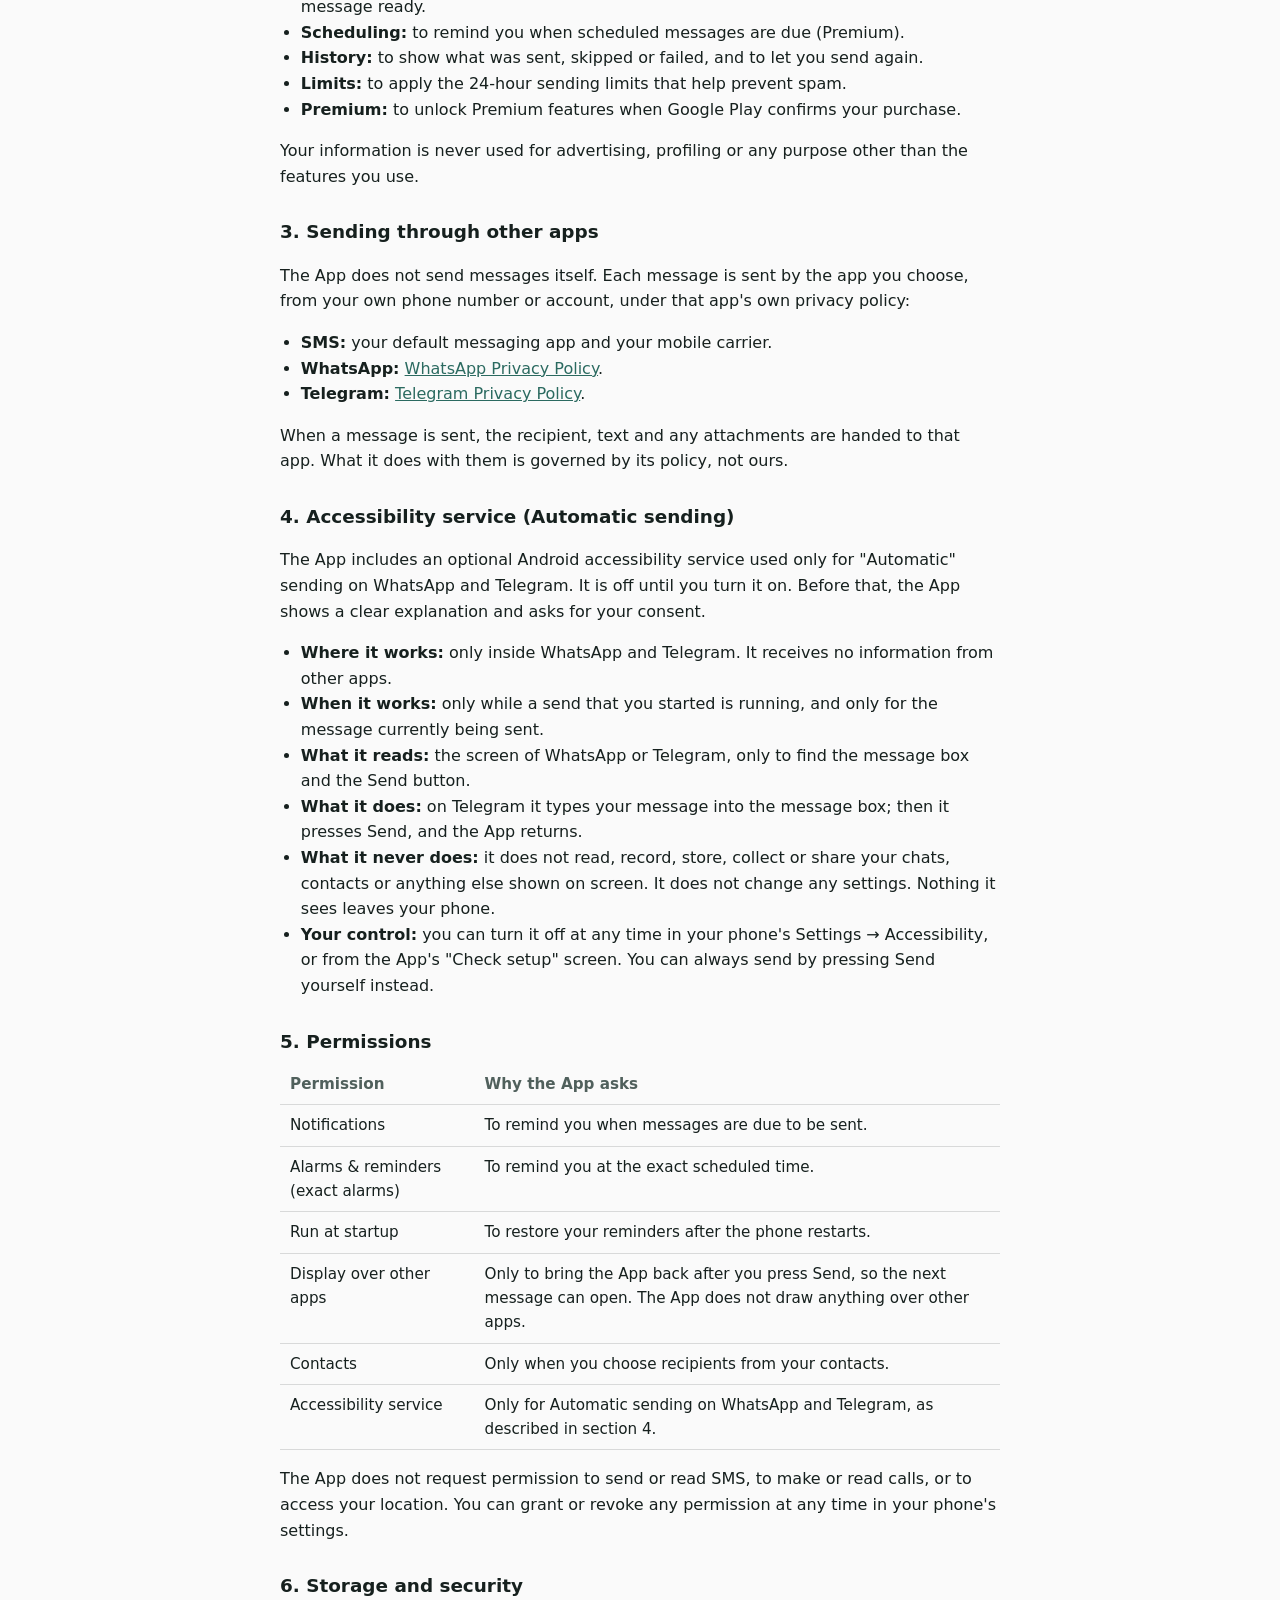
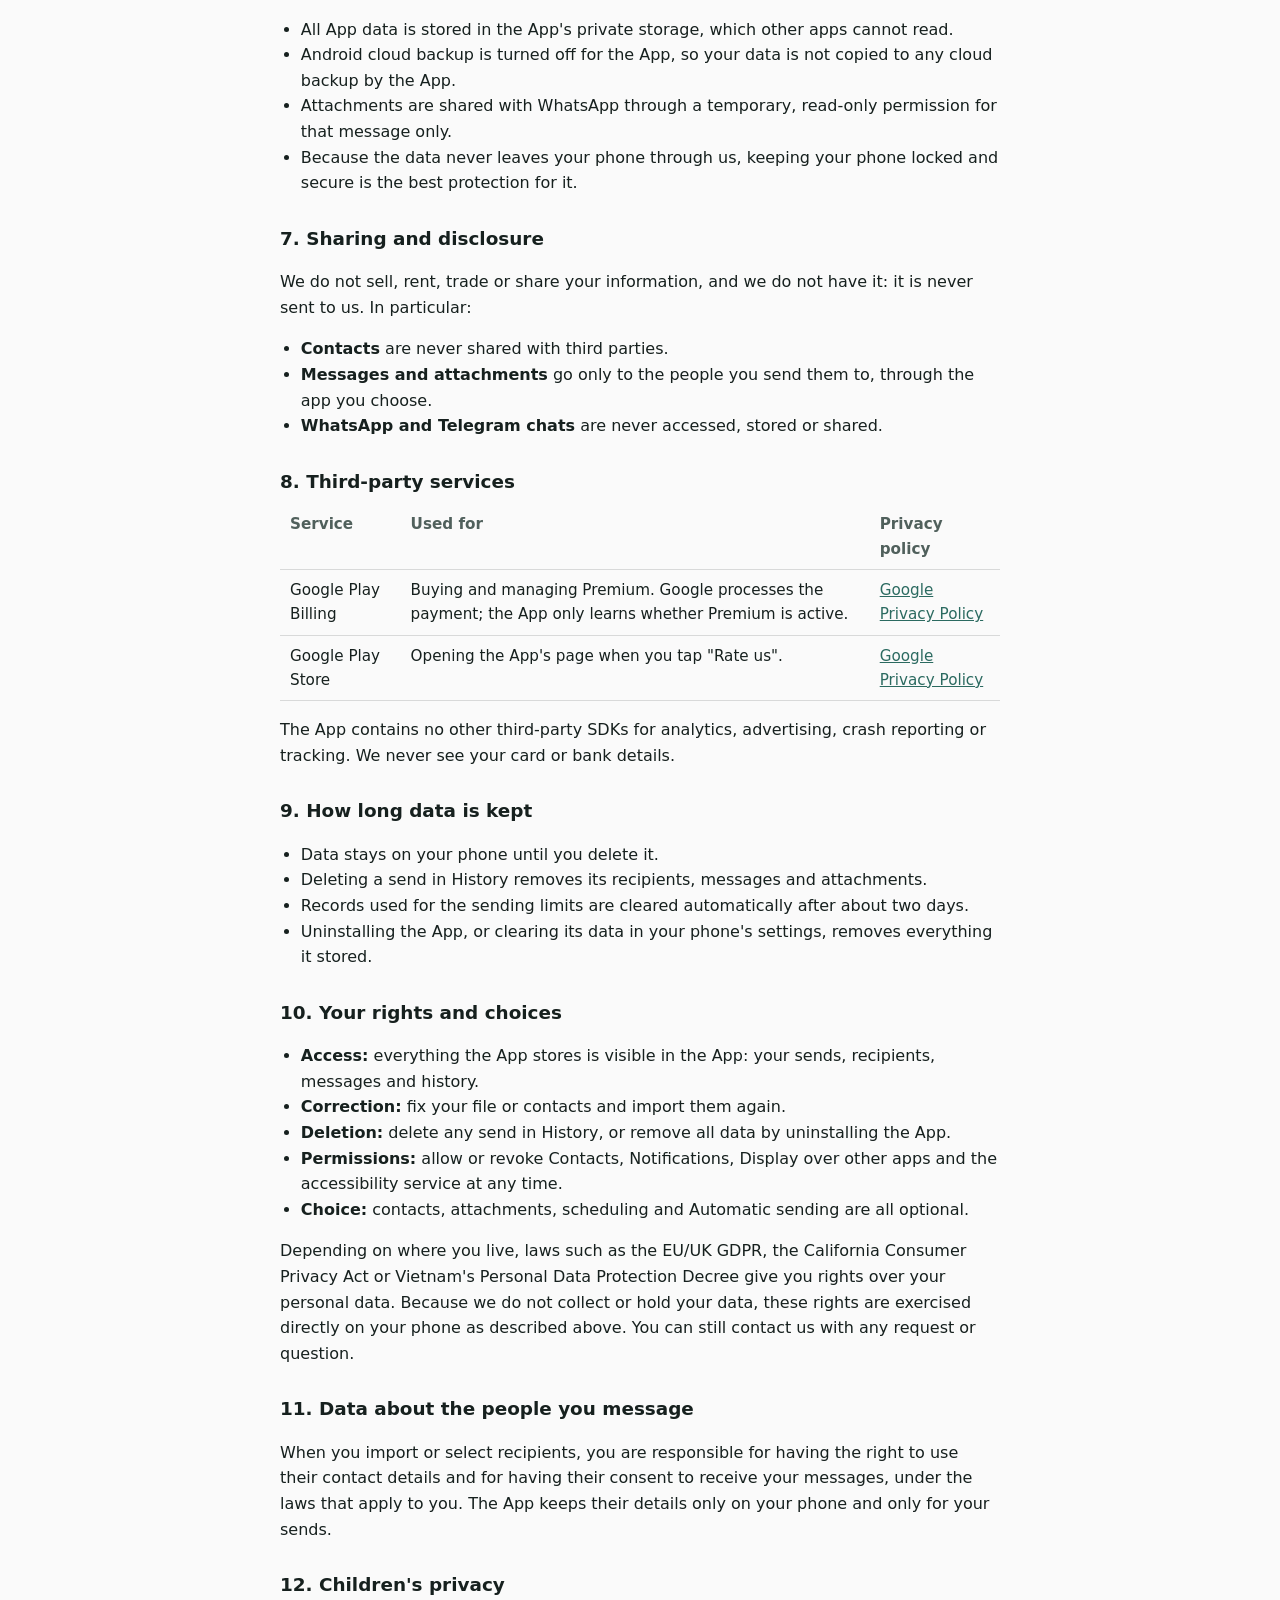
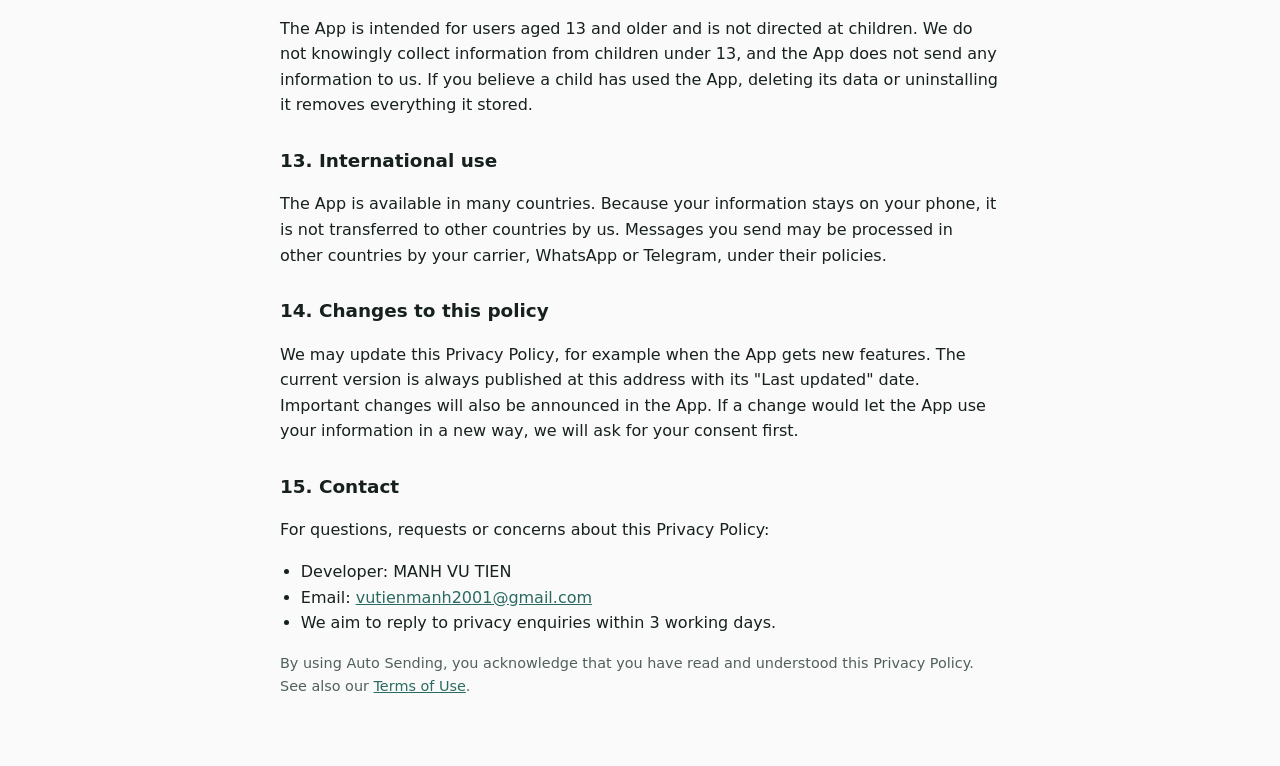
==== commit 10861ad2: "Legal pages: drop the old name" ====
--- a/auto-sms-excel/privacy.html
+++ b/auto-sms-excel/privacy.html
@@ -9,7 +9,7 @@
 <body>
 <main>
 <h1>Privacy Policy</h1>
-<p class="meta">Auto Sending (formerly Auto SMS Excel) · Last updated: 25 November 2026</p>
+<p class="meta">Auto Sending · Last updated: 25 November 2026</p>
 
 <h2>Introduction</h2>
 <p>MANH VU TIEN ("we", "us" or "our") develops the Auto Sending mobile application ("the App"). We respect your privacy and the privacy of the people you message. This Privacy Policy explains what information the App uses, why, where it is kept, and the choices you have.</p>
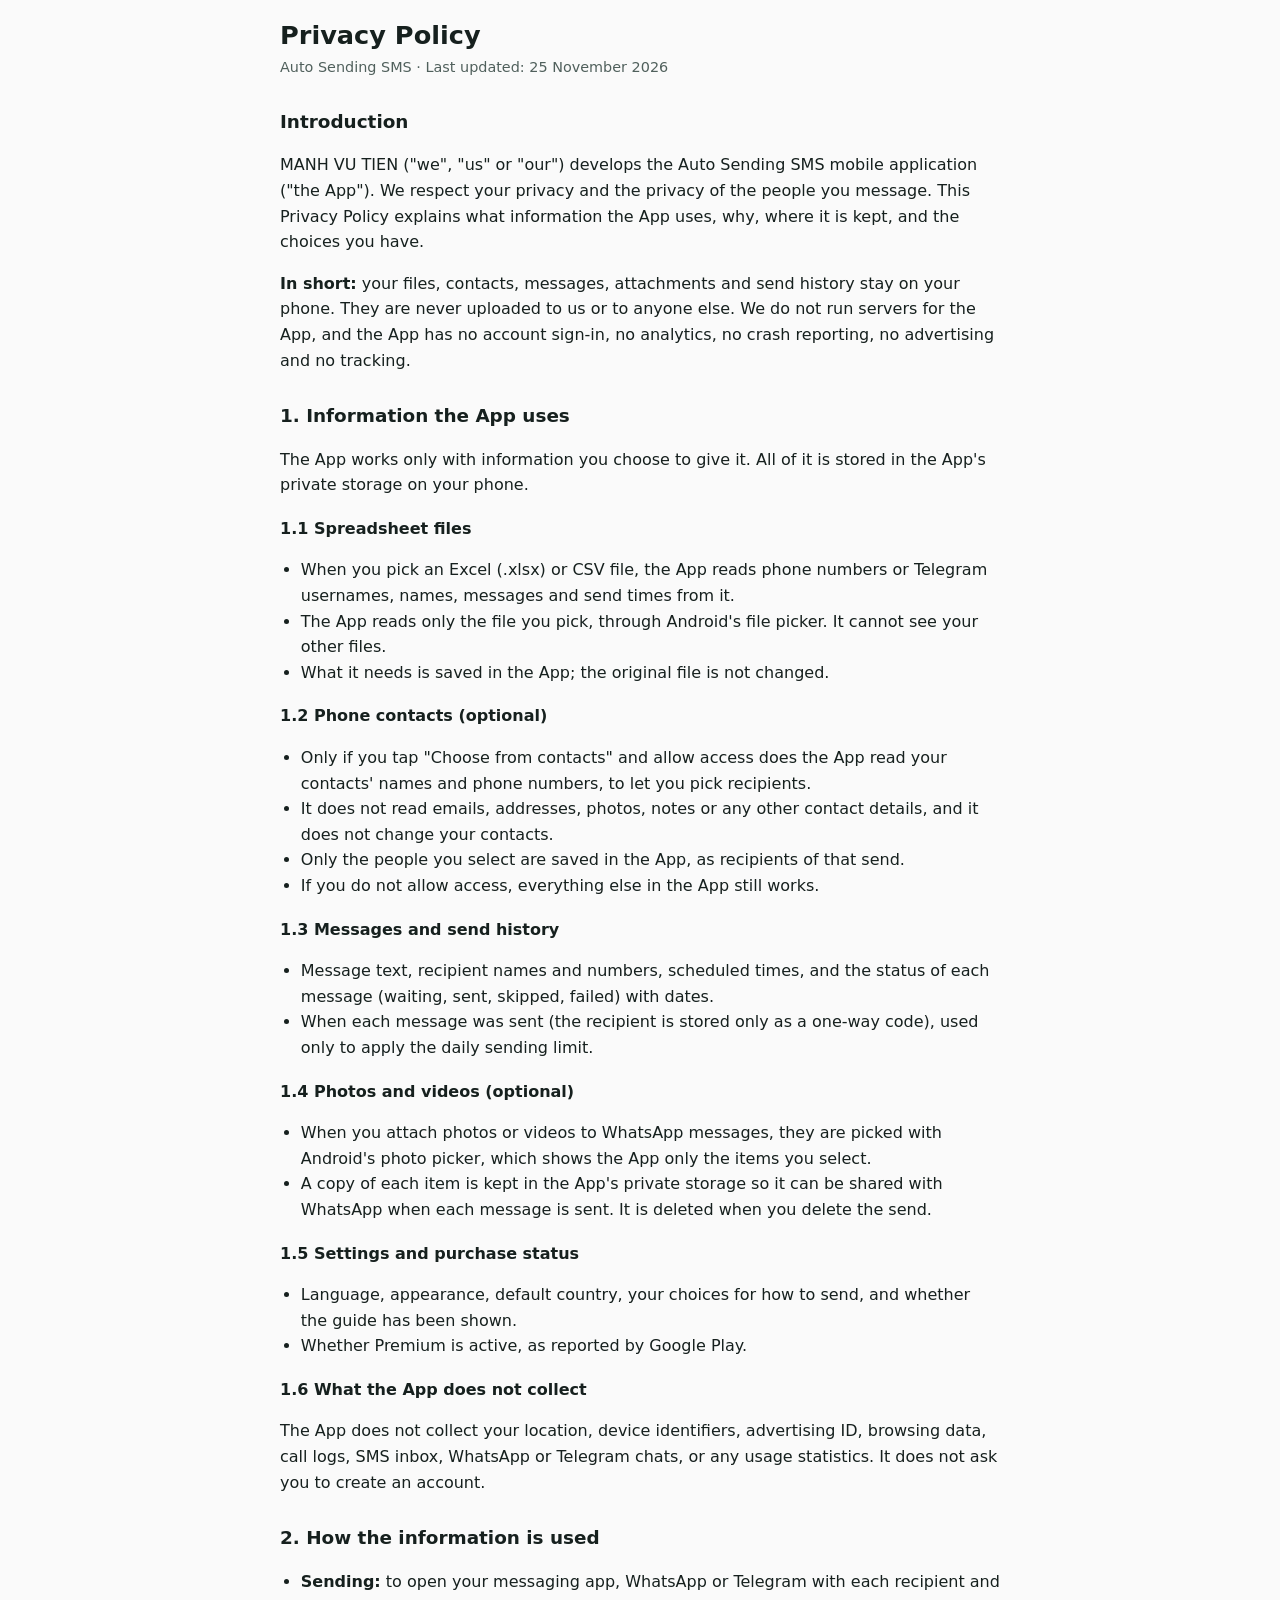
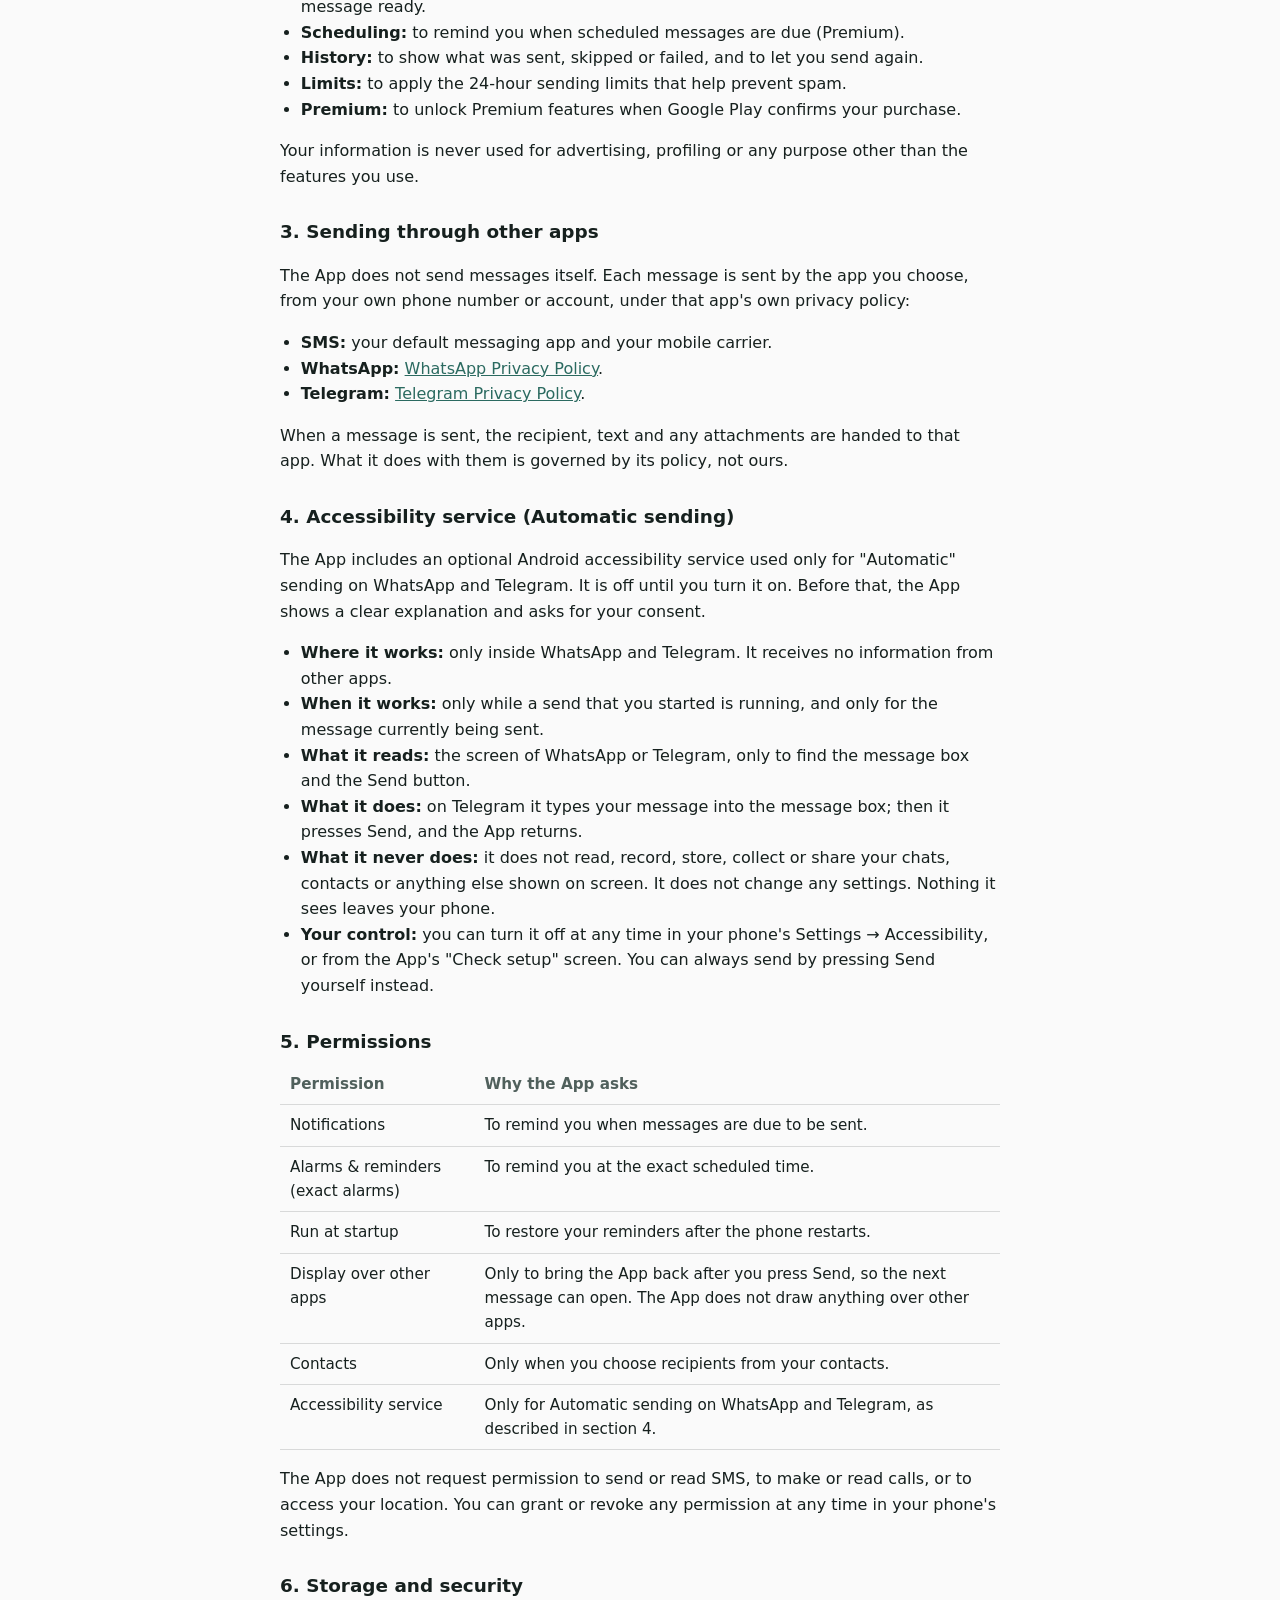
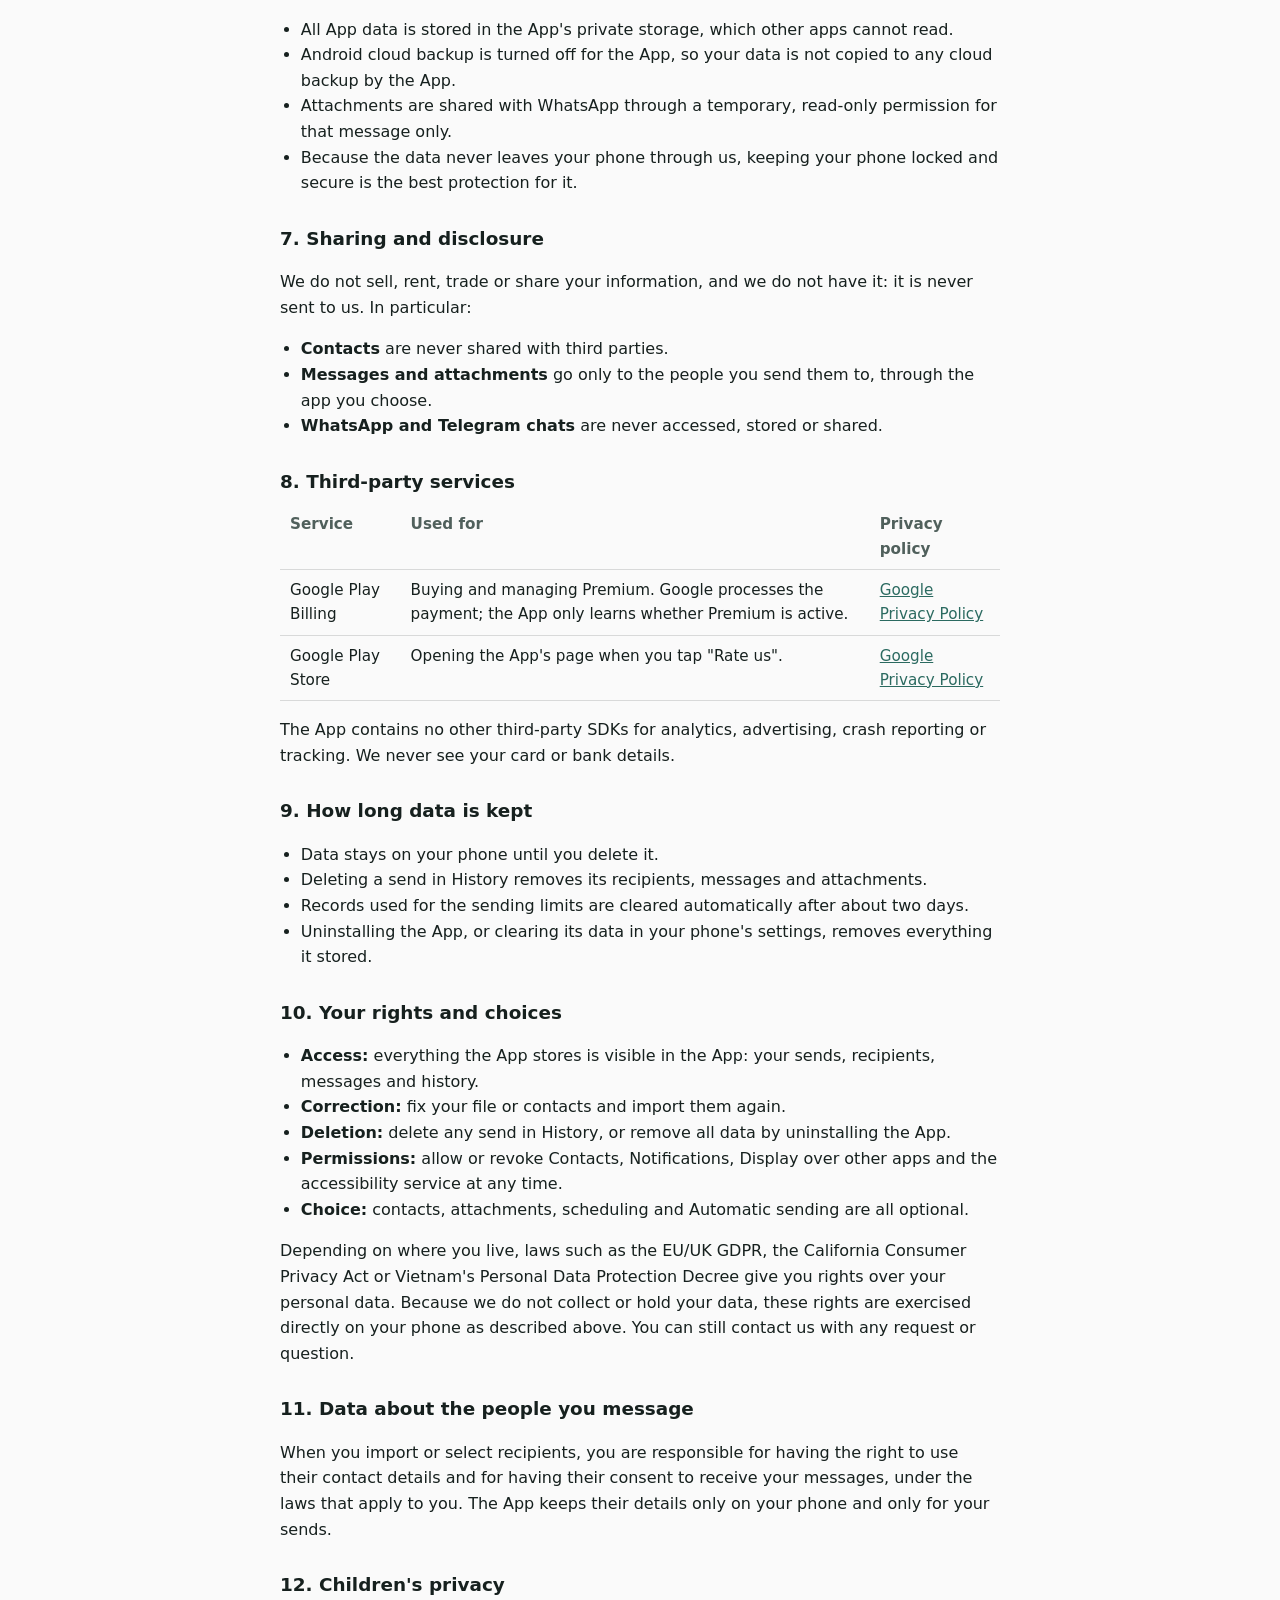
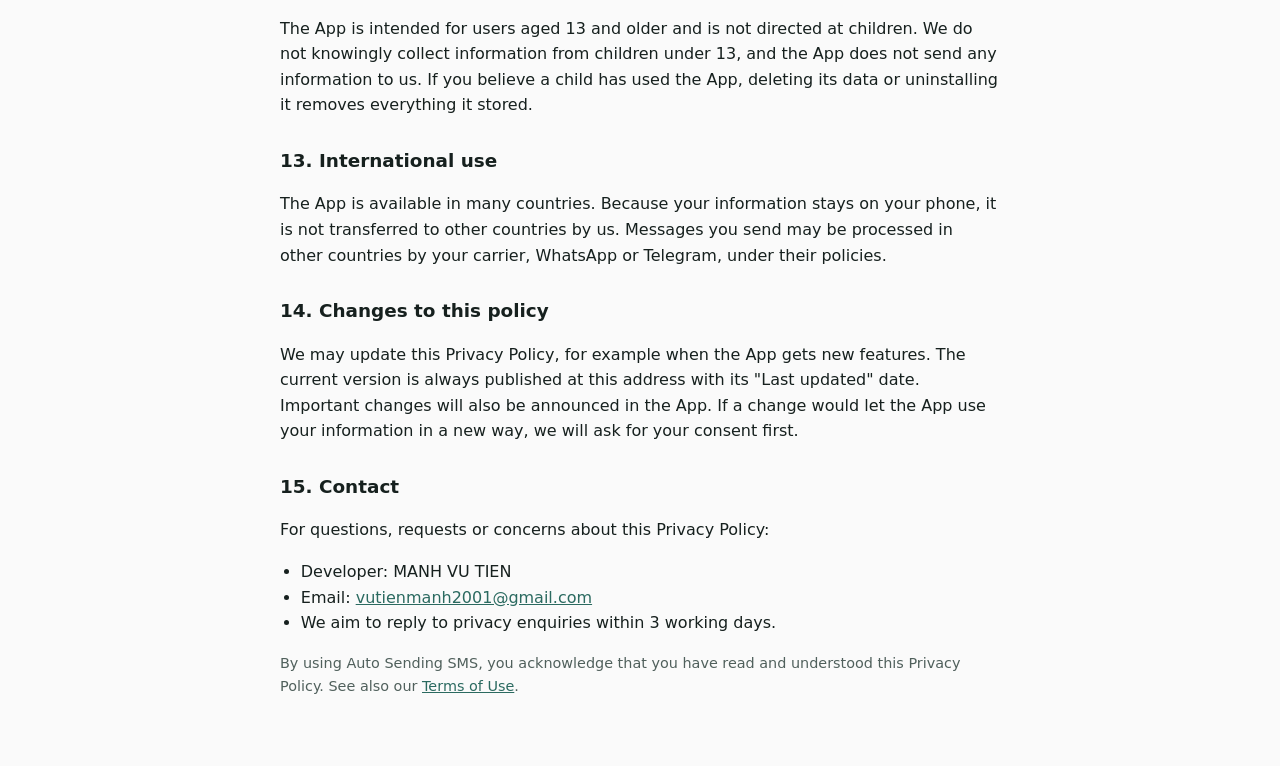
==== commit 4286bc57: "Legal pages: app name Auto Sending SMS" ====
--- a/auto-sms-excel/privacy.html
+++ b/auto-sms-excel/privacy.html
@@ -3,16 +3,16 @@
 <head>
 <meta charset="utf-8">
 <meta name="viewport" content="width=device-width, initial-scale=1">
-<title>Privacy Policy – Auto Sending</title>
+<title>Privacy Policy – Auto Sending SMS</title>
 <link rel="stylesheet" href="style.css">
 </head>
 <body>
 <main>
 <h1>Privacy Policy</h1>
-<p class="meta">Auto Sending · Last updated: 25 November 2026</p>
+<p class="meta">Auto Sending SMS · Last updated: 25 November 2026</p>
 
 <h2>Introduction</h2>
-<p>MANH VU TIEN ("we", "us" or "our") develops the Auto Sending mobile application ("the App"). We respect your privacy and the privacy of the people you message. This Privacy Policy explains what information the App uses, why, where it is kept, and the choices you have.</p>
+<p>MANH VU TIEN ("we", "us" or "our") develops the Auto Sending SMS mobile application ("the App"). We respect your privacy and the privacy of the people you message. This Privacy Policy explains what information the App uses, why, where it is kept, and the choices you have.</p>
 <p><strong>In short:</strong> your files, contacts, messages, attachments and send history stay on your phone. They are never uploaded to us or to anyone else. We do not run servers for the App, and the App has no account sign-in, no analytics, no crash reporting, no advertising and no tracking.</p>
 
 <h2>1. Information the App uses</h2>
@@ -158,7 +158,7 @@
   <li>We aim to reply to privacy enquiries within 3 working days.</li>
 </ul>
 
-<p class="meta">By using Auto Sending, you acknowledge that you have read and understood this Privacy Policy. See also our <a href="terms.html">Terms of Use</a>.</p>
+<p class="meta">By using Auto Sending SMS, you acknowledge that you have read and understood this Privacy Policy. See also our <a href="terms.html">Terms of Use</a>.</p>
 </main>
 </body>
 </html>
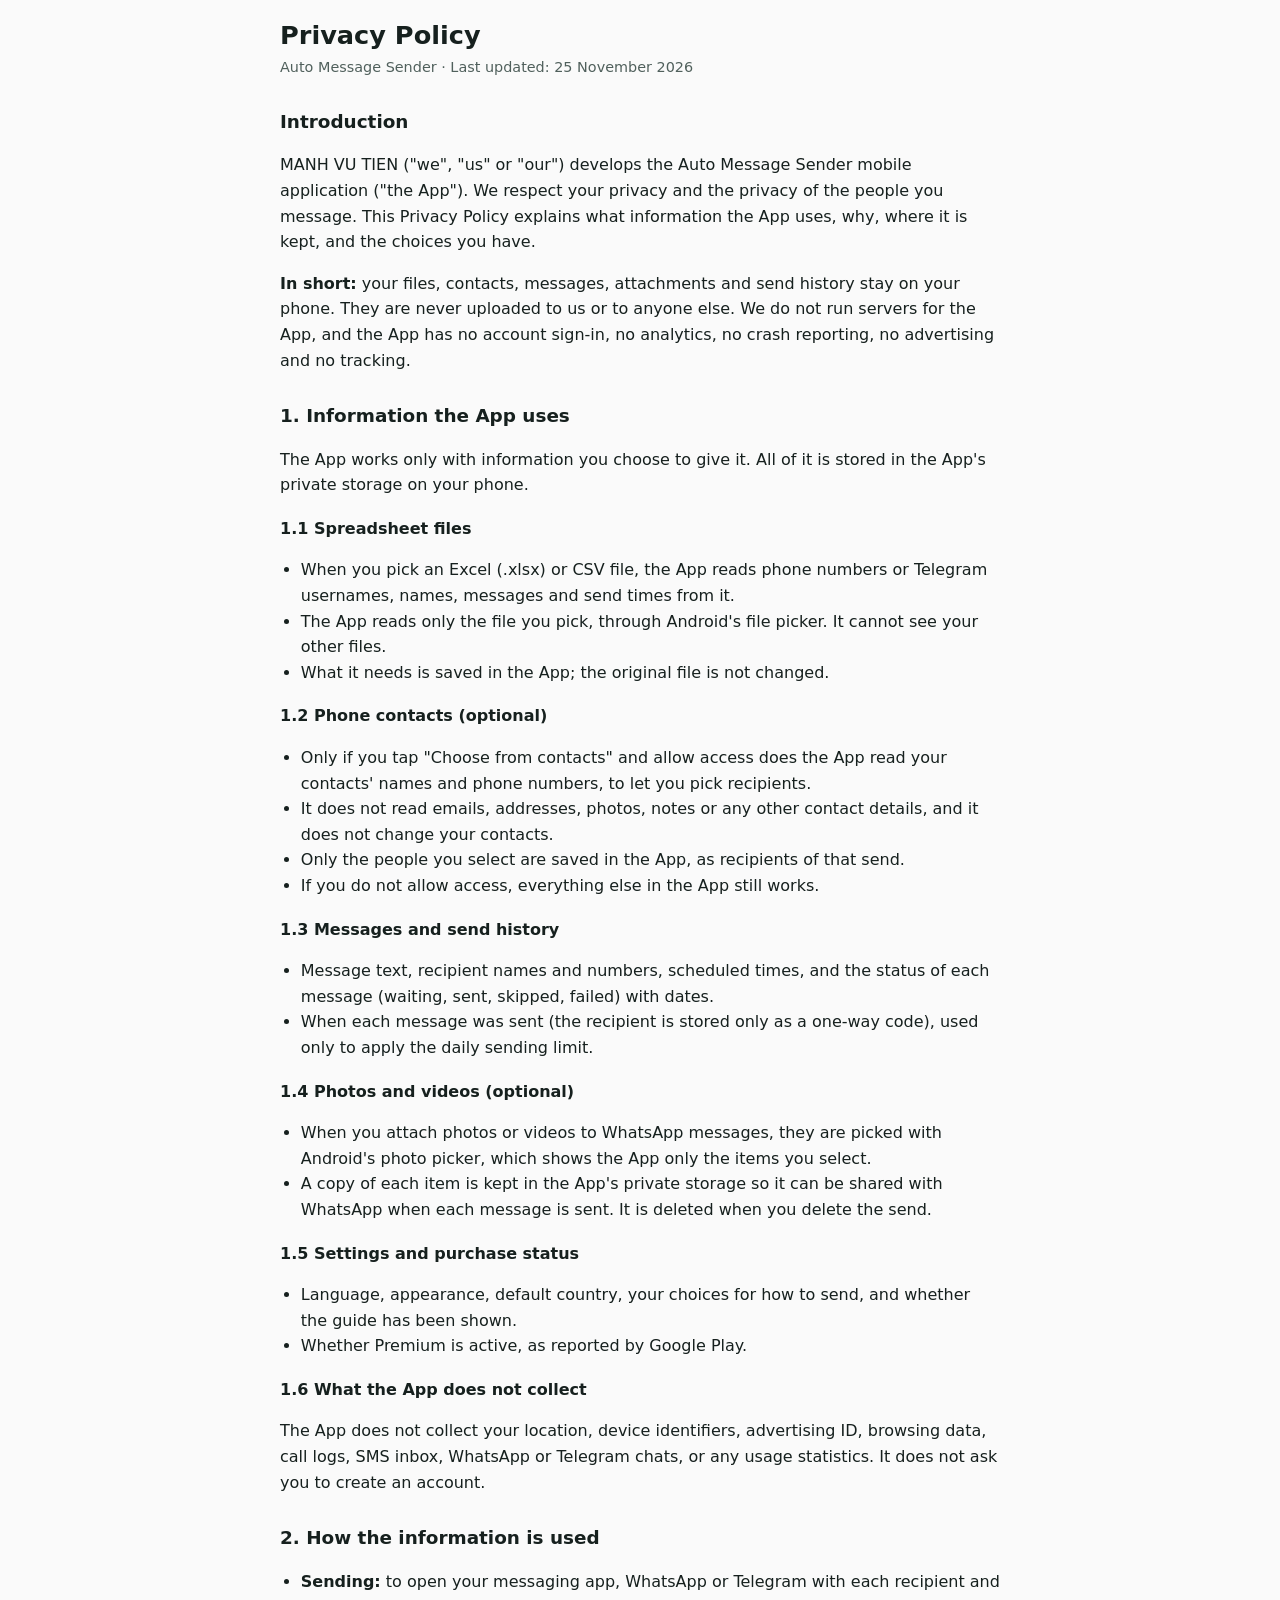
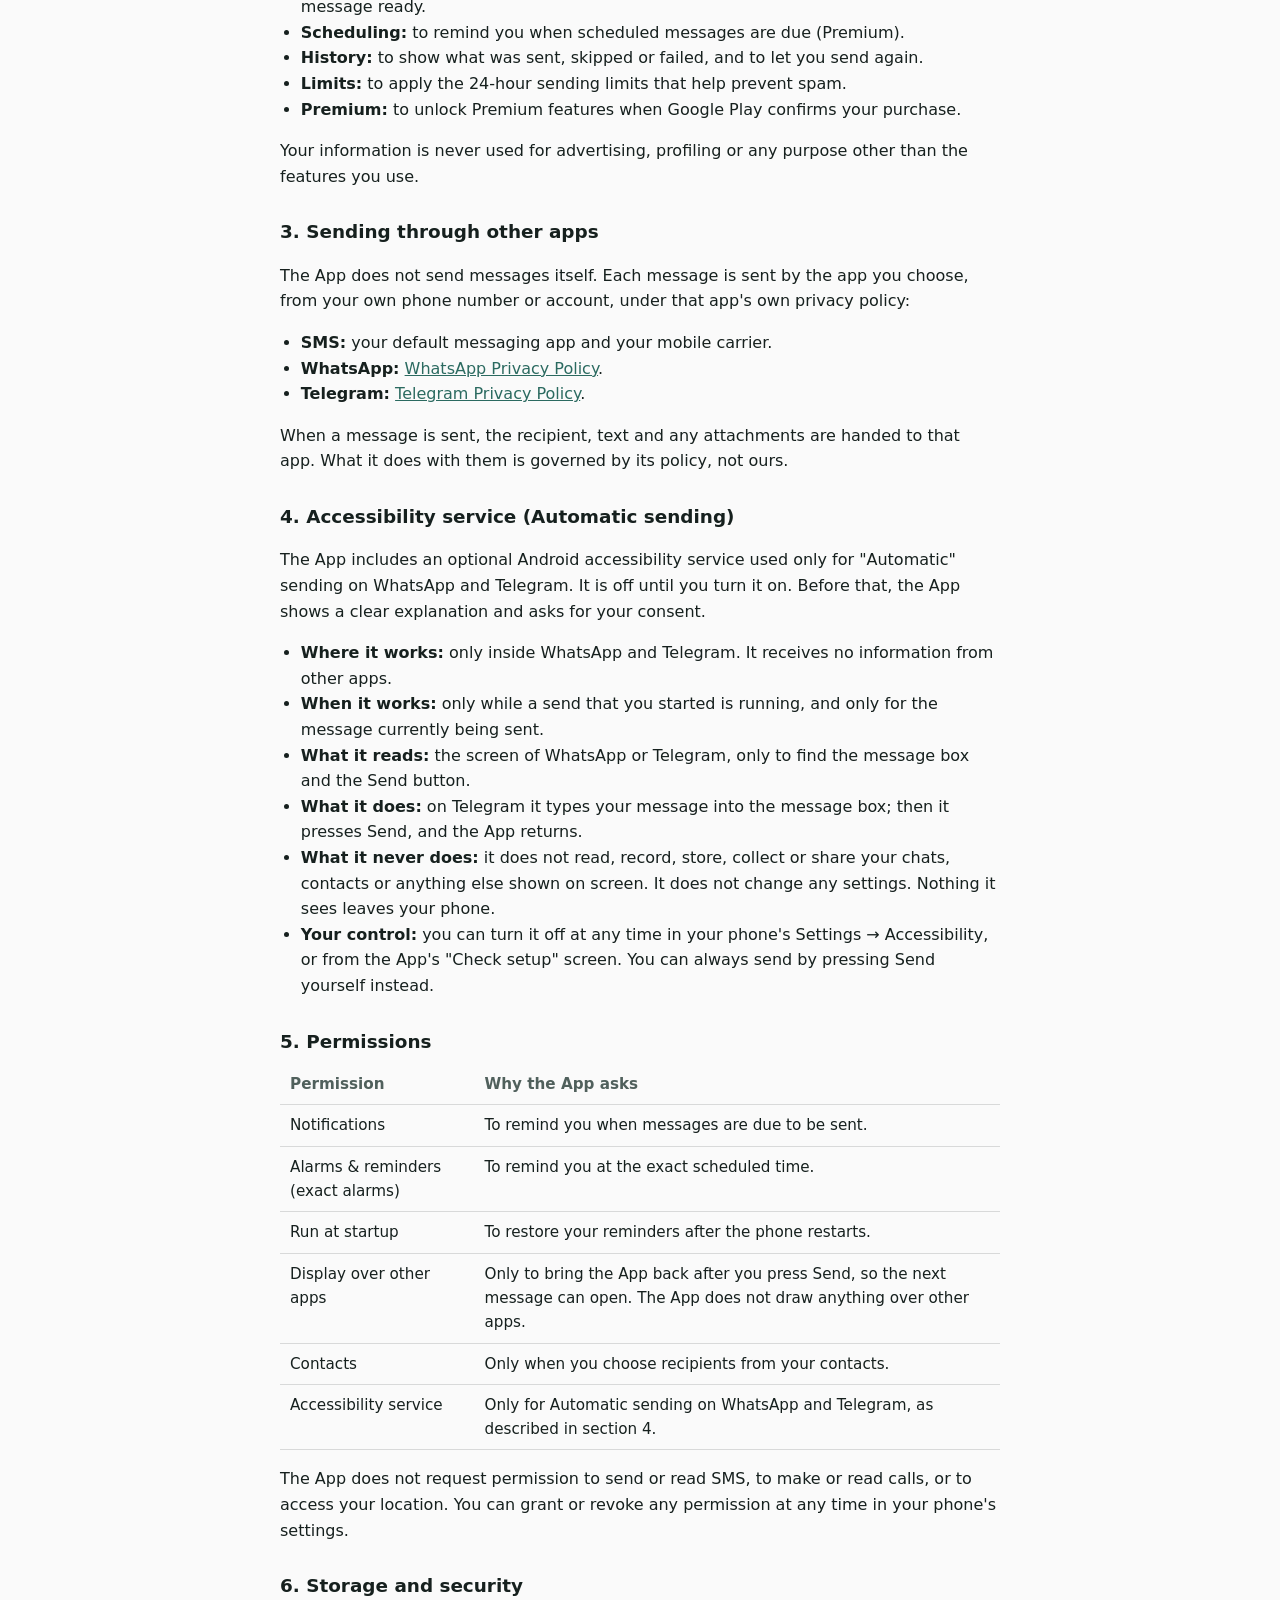
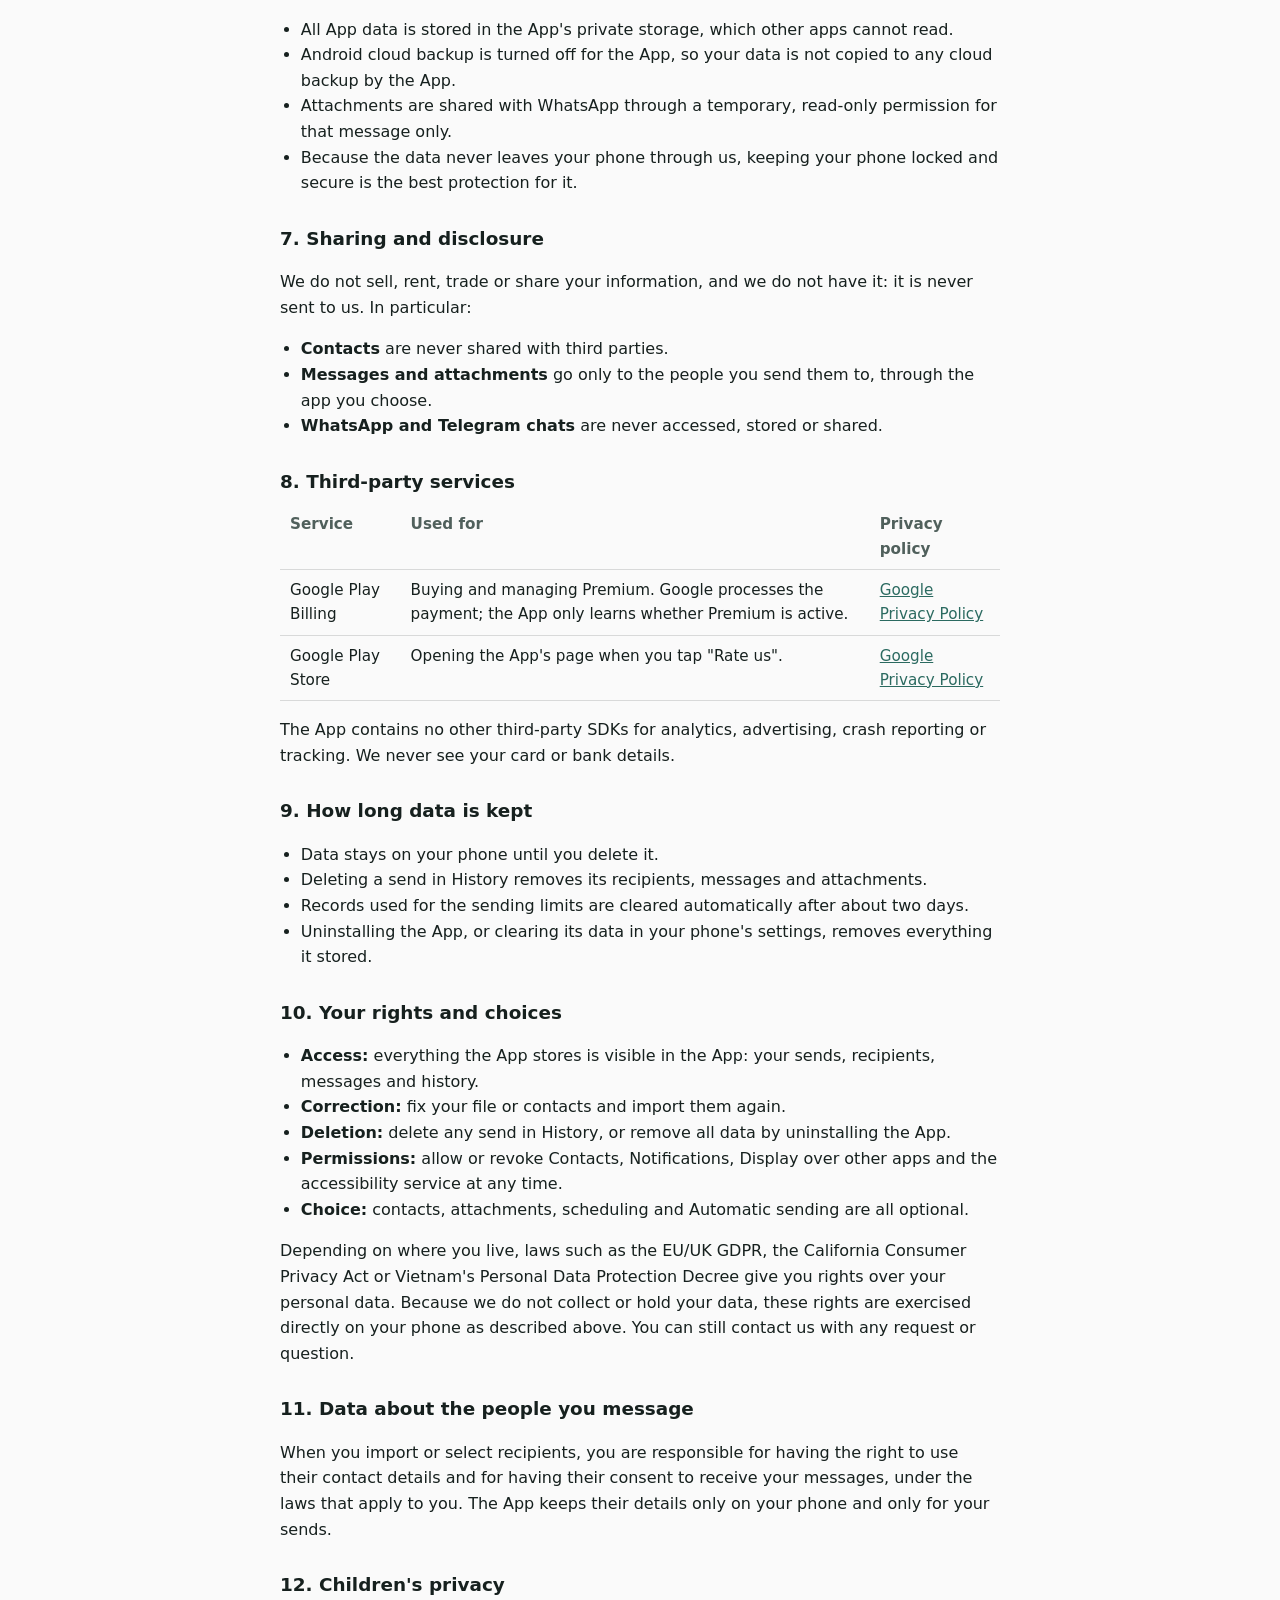
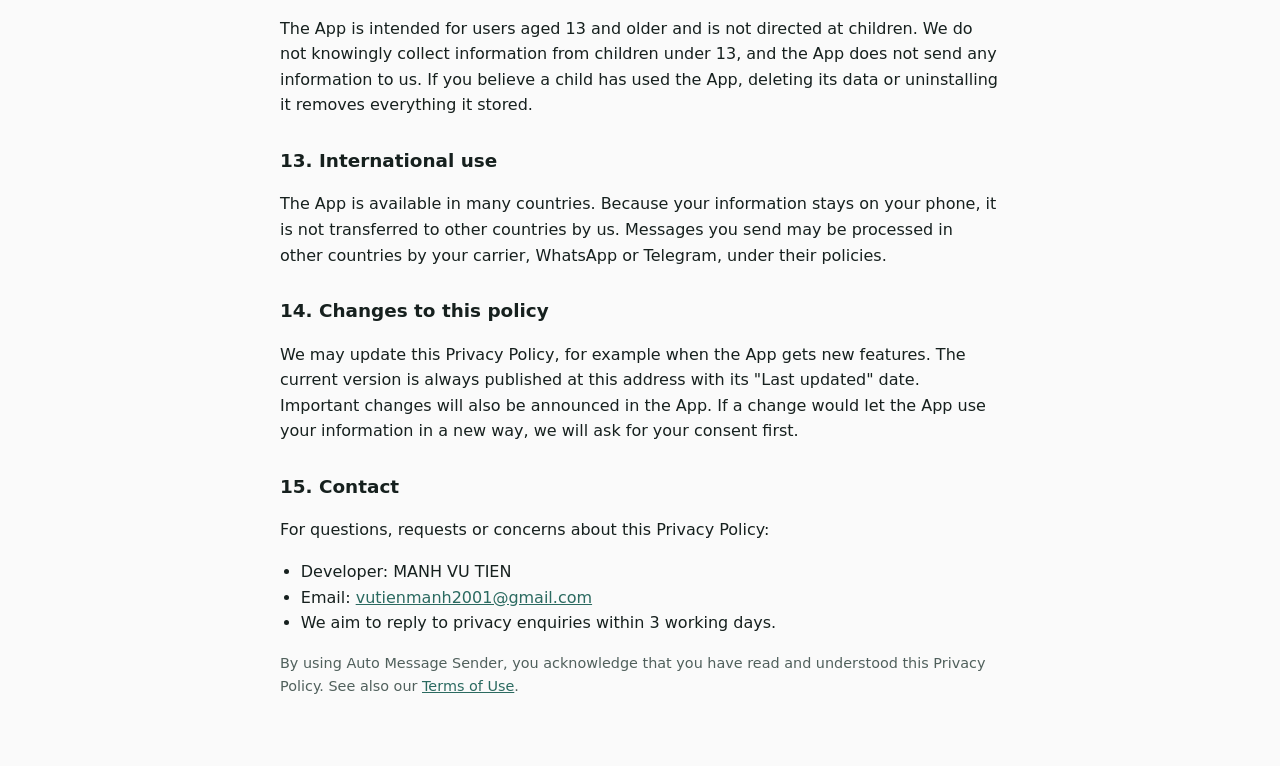
==== commit 9281a3f2: "Legal pages: app name Auto Message Sender" ====
--- a/auto-sms-excel/privacy.html
+++ b/auto-sms-excel/privacy.html
@@ -3,16 +3,16 @@
 <head>
 <meta charset="utf-8">
 <meta name="viewport" content="width=device-width, initial-scale=1">
-<title>Privacy Policy – Auto Sending SMS</title>
+<title>Privacy Policy – Auto Message Sender</title>
 <link rel="stylesheet" href="style.css">
 </head>
 <body>
 <main>
 <h1>Privacy Policy</h1>
-<p class="meta">Auto Sending SMS · Last updated: 25 November 2026</p>
+<p class="meta">Auto Message Sender · Last updated: 25 November 2026</p>
 
 <h2>Introduction</h2>
-<p>MANH VU TIEN ("we", "us" or "our") develops the Auto Sending SMS mobile application ("the App"). We respect your privacy and the privacy of the people you message. This Privacy Policy explains what information the App uses, why, where it is kept, and the choices you have.</p>
+<p>MANH VU TIEN ("we", "us" or "our") develops the Auto Message Sender mobile application ("the App"). We respect your privacy and the privacy of the people you message. This Privacy Policy explains what information the App uses, why, where it is kept, and the choices you have.</p>
 <p><strong>In short:</strong> your files, contacts, messages, attachments and send history stay on your phone. They are never uploaded to us or to anyone else. We do not run servers for the App, and the App has no account sign-in, no analytics, no crash reporting, no advertising and no tracking.</p>
 
 <h2>1. Information the App uses</h2>
@@ -158,7 +158,7 @@
   <li>We aim to reply to privacy enquiries within 3 working days.</li>
 </ul>
 
-<p class="meta">By using Auto Sending SMS, you acknowledge that you have read and understood this Privacy Policy. See also our <a href="terms.html">Terms of Use</a>.</p>
+<p class="meta">By using Auto Message Sender, you acknowledge that you have read and understood this Privacy Policy. See also our <a href="terms.html">Terms of Use</a>.</p>
 </main>
 </body>
 </html>
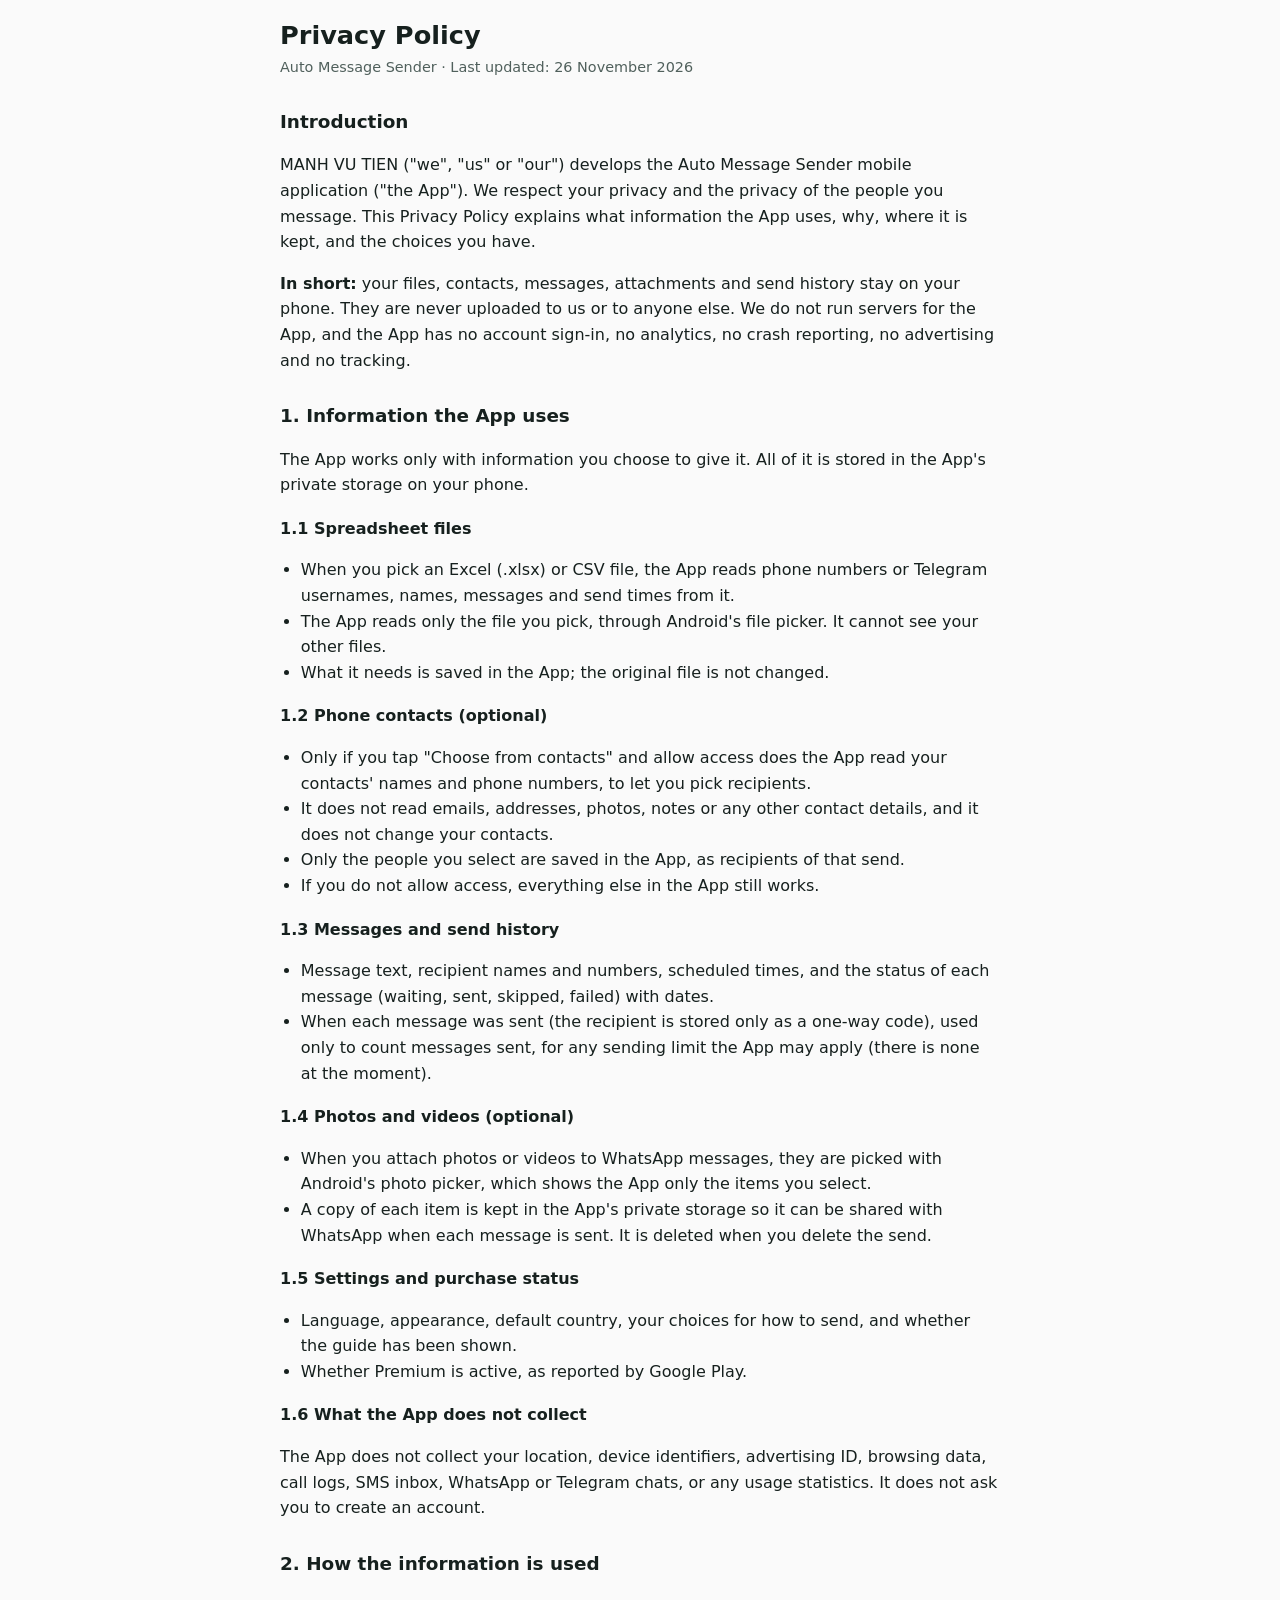
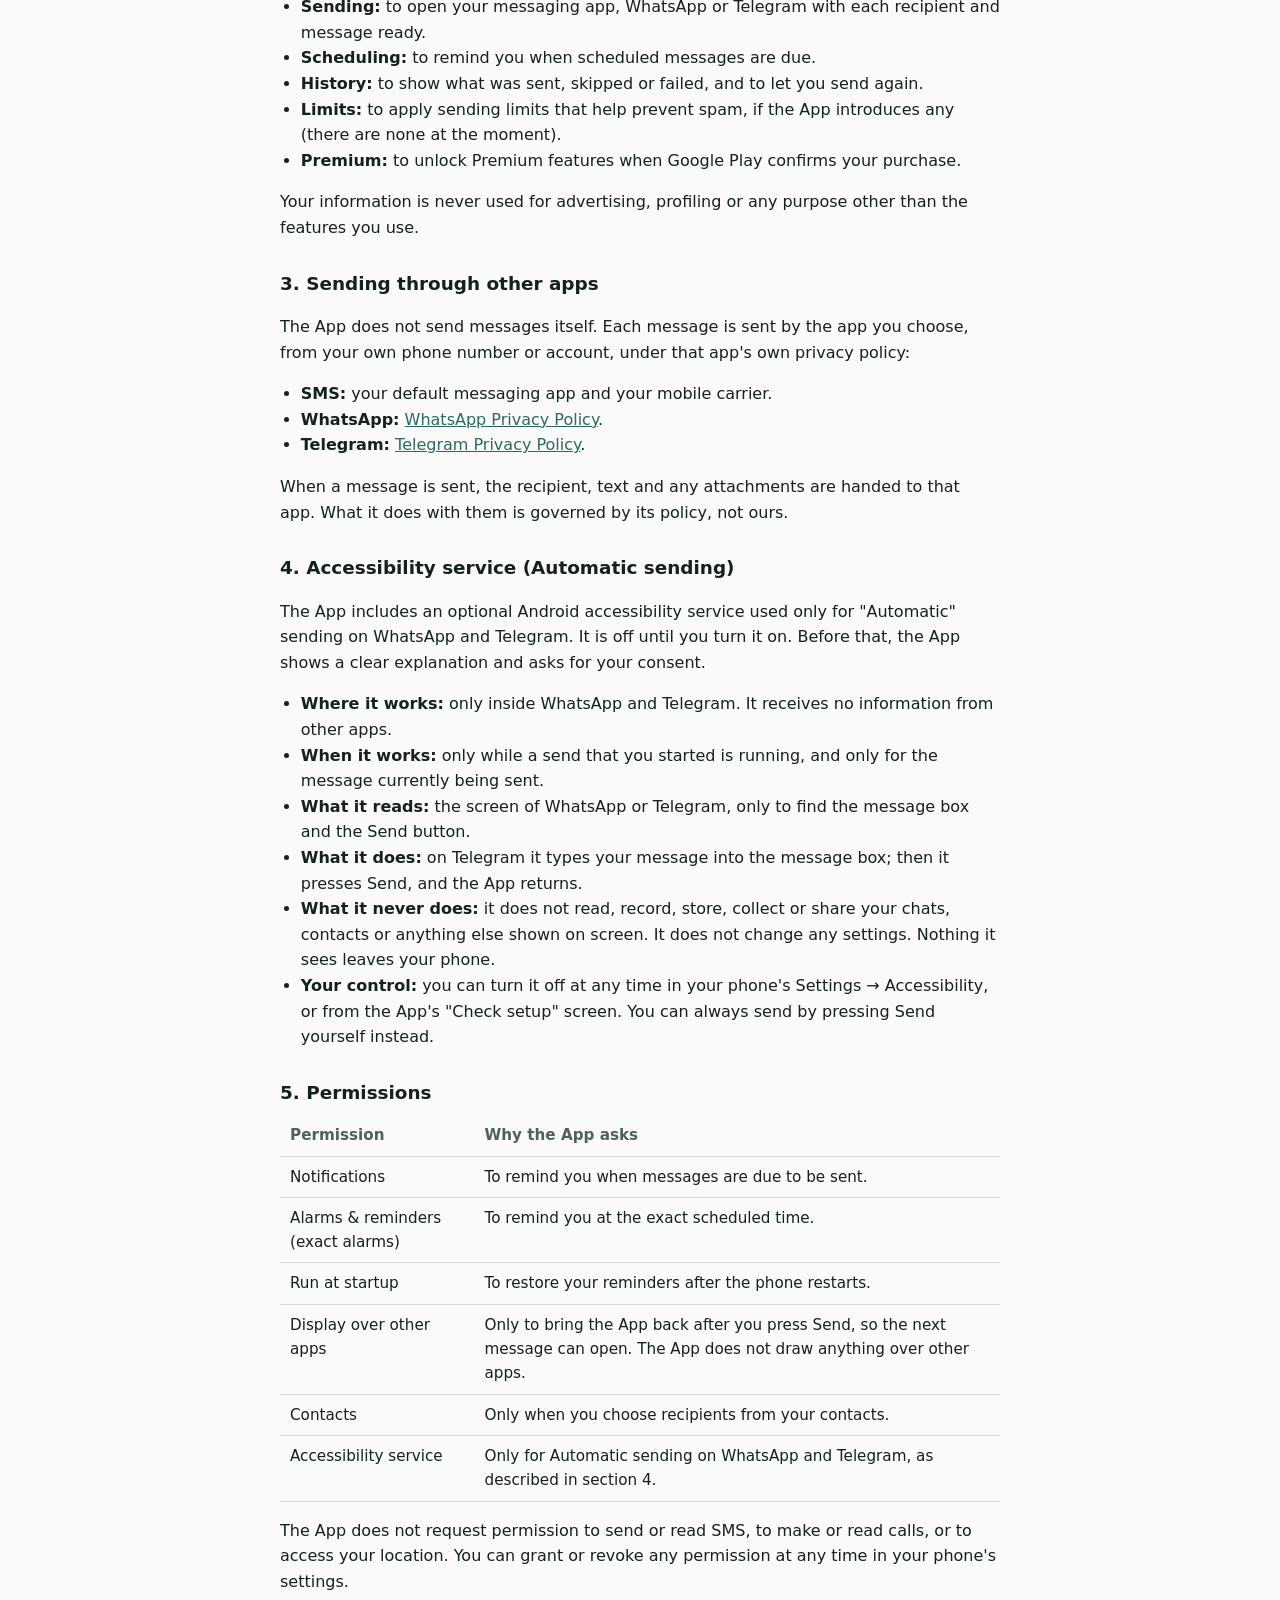
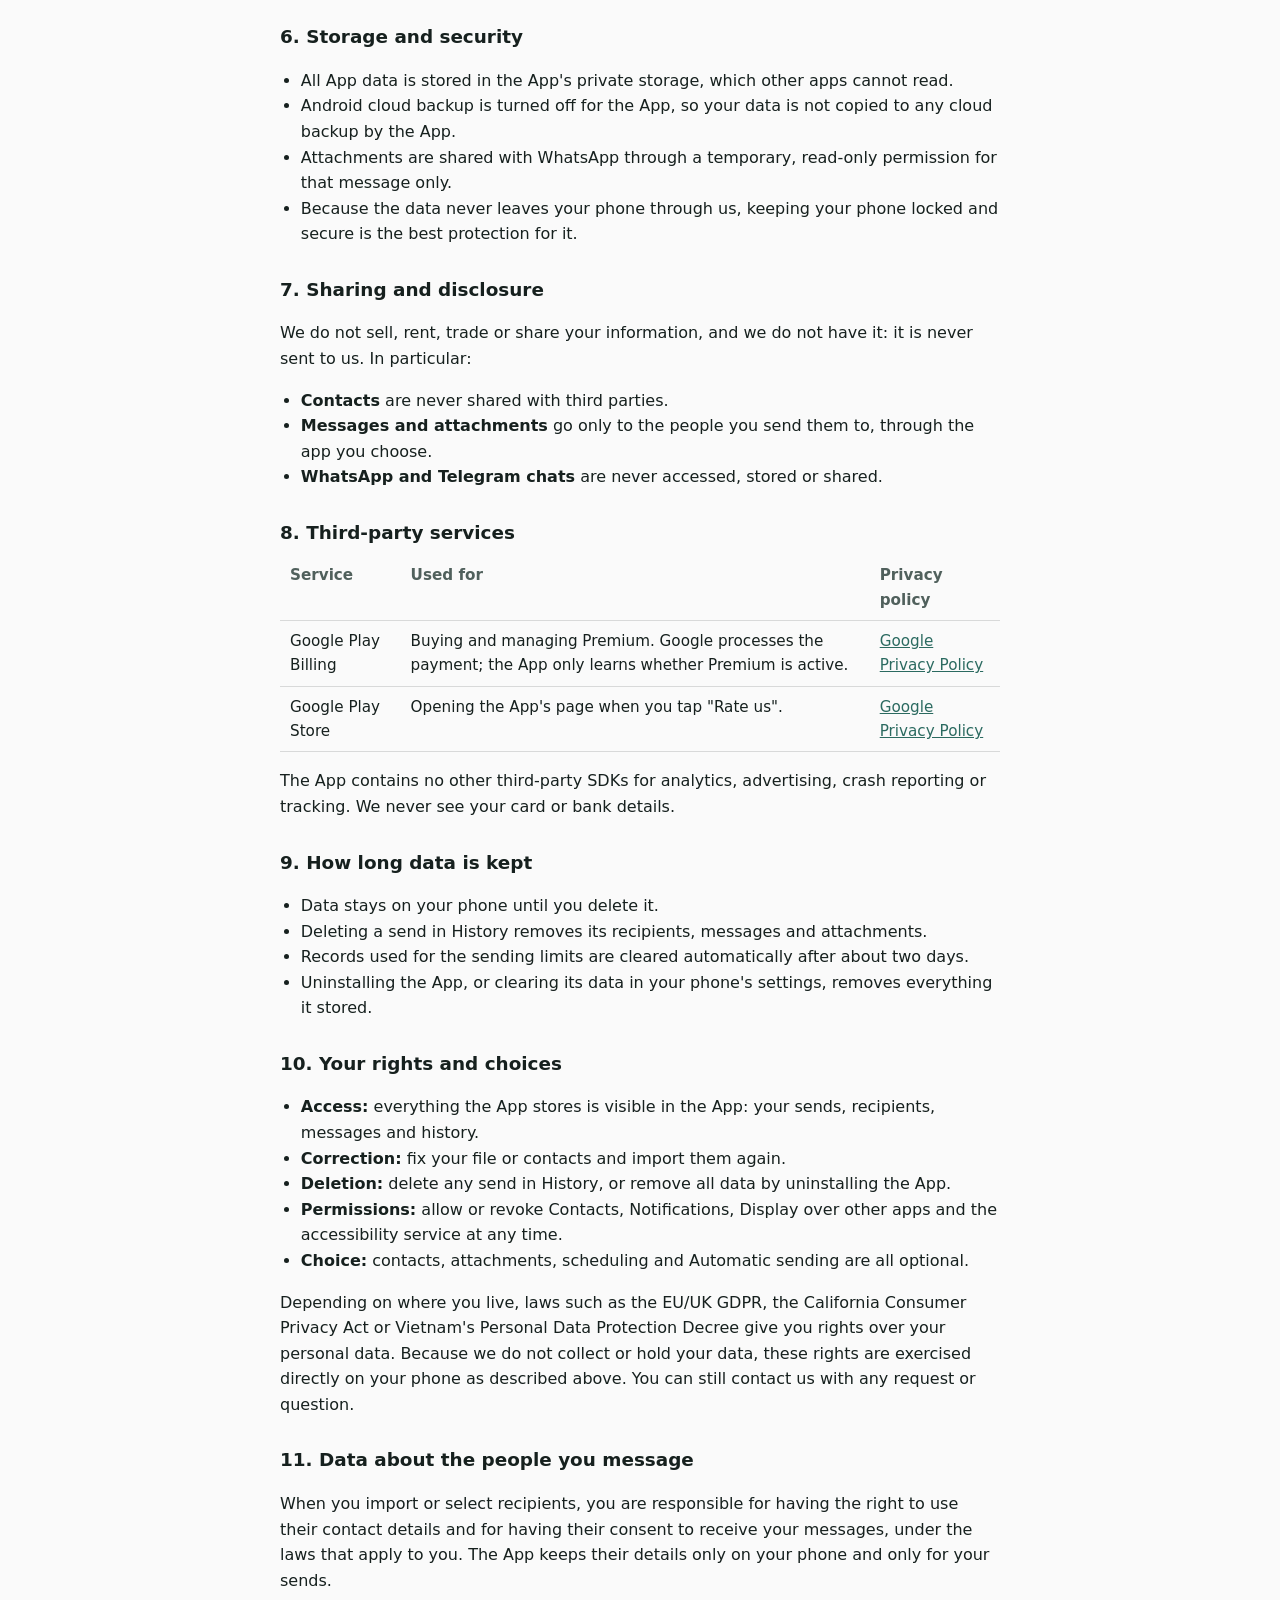
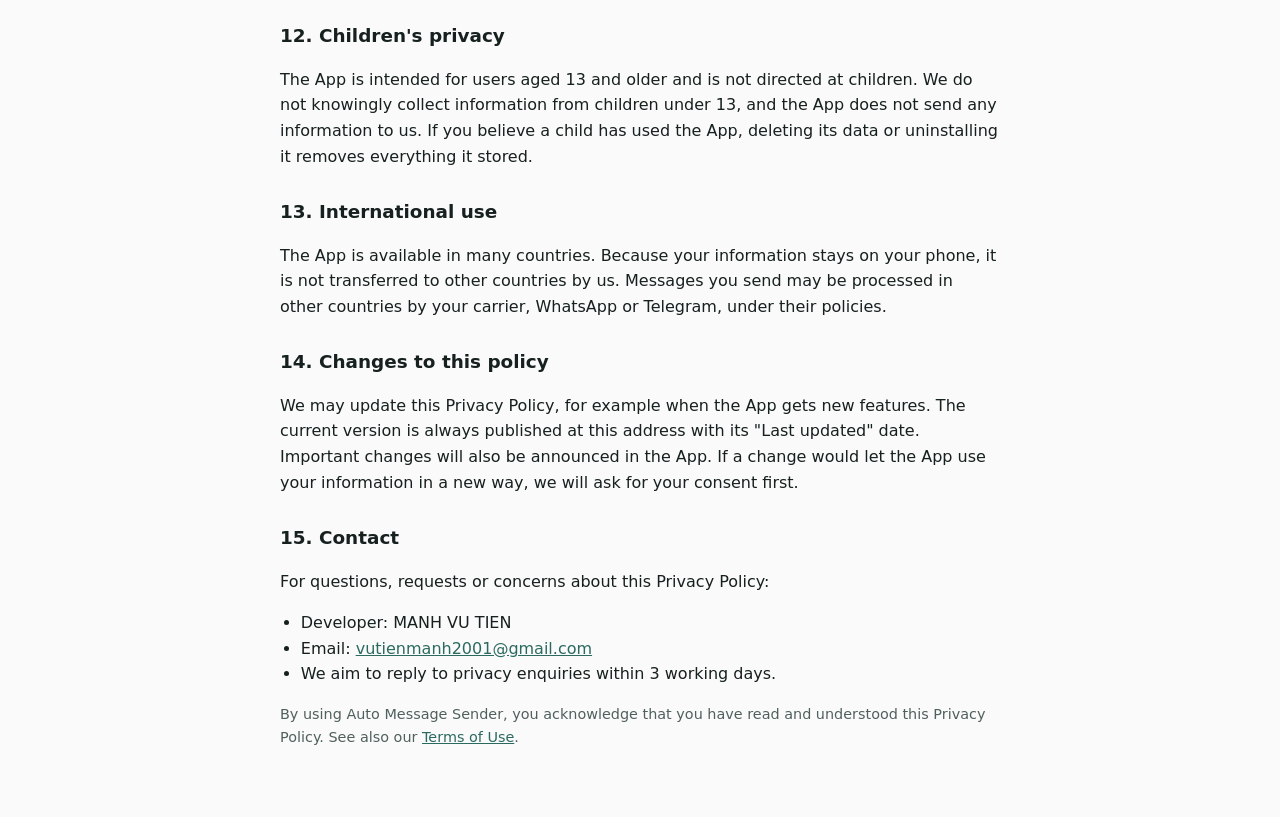
==== commit f4fd4e6e: "Auto Message Sender legal: everything free, no daily limit, type by hand" ====
--- a/auto-sms-excel/privacy.html
+++ b/auto-sms-excel/privacy.html
@@ -9,7 +9,7 @@
 <body>
 <main>
 <h1>Privacy Policy</h1>
-<p class="meta">Auto Message Sender · Last updated: 25 November 2026</p>
+<p class="meta">Auto Message Sender · Last updated: 26 November 2026</p>
 
 <h2>Introduction</h2>
 <p>MANH VU TIEN ("we", "us" or "our") develops the Auto Message Sender mobile application ("the App"). We respect your privacy and the privacy of the people you message. This Privacy Policy explains what information the App uses, why, where it is kept, and the choices you have.</p>
@@ -36,7 +36,7 @@
 <h3>1.3 Messages and send history</h3>
 <ul>
   <li>Message text, recipient names and numbers, scheduled times, and the status of each message (waiting, sent, skipped, failed) with dates.</li>
-  <li>When each message was sent (the recipient is stored only as a one-way code), used only to apply the daily sending limit.</li>
+  <li>When each message was sent (the recipient is stored only as a one-way code), used only to count messages sent, for any sending limit the App may apply (there is none at the moment).</li>
 </ul>
 
 <h3>1.4 Photos and videos (optional)</h3>
@@ -57,9 +57,9 @@
 <h2>2. How the information is used</h2>
 <ul>
   <li><strong>Sending:</strong> to open your messaging app, WhatsApp or Telegram with each recipient and message ready.</li>
-  <li><strong>Scheduling:</strong> to remind you when scheduled messages are due (Premium).</li>
+  <li><strong>Scheduling:</strong> to remind you when scheduled messages are due.</li>
   <li><strong>History:</strong> to show what was sent, skipped or failed, and to let you send again.</li>
-  <li><strong>Limits:</strong> to apply the 24-hour sending limits that help prevent spam.</li>
+  <li><strong>Limits:</strong> to apply sending limits that help prevent spam, if the App introduces any (there are none at the moment).</li>
   <li><strong>Premium:</strong> to unlock Premium features when Google Play confirms your purchase.</li>
 </ul>
 <p>Your information is never used for advertising, profiling or any purpose other than the features you use.</p>
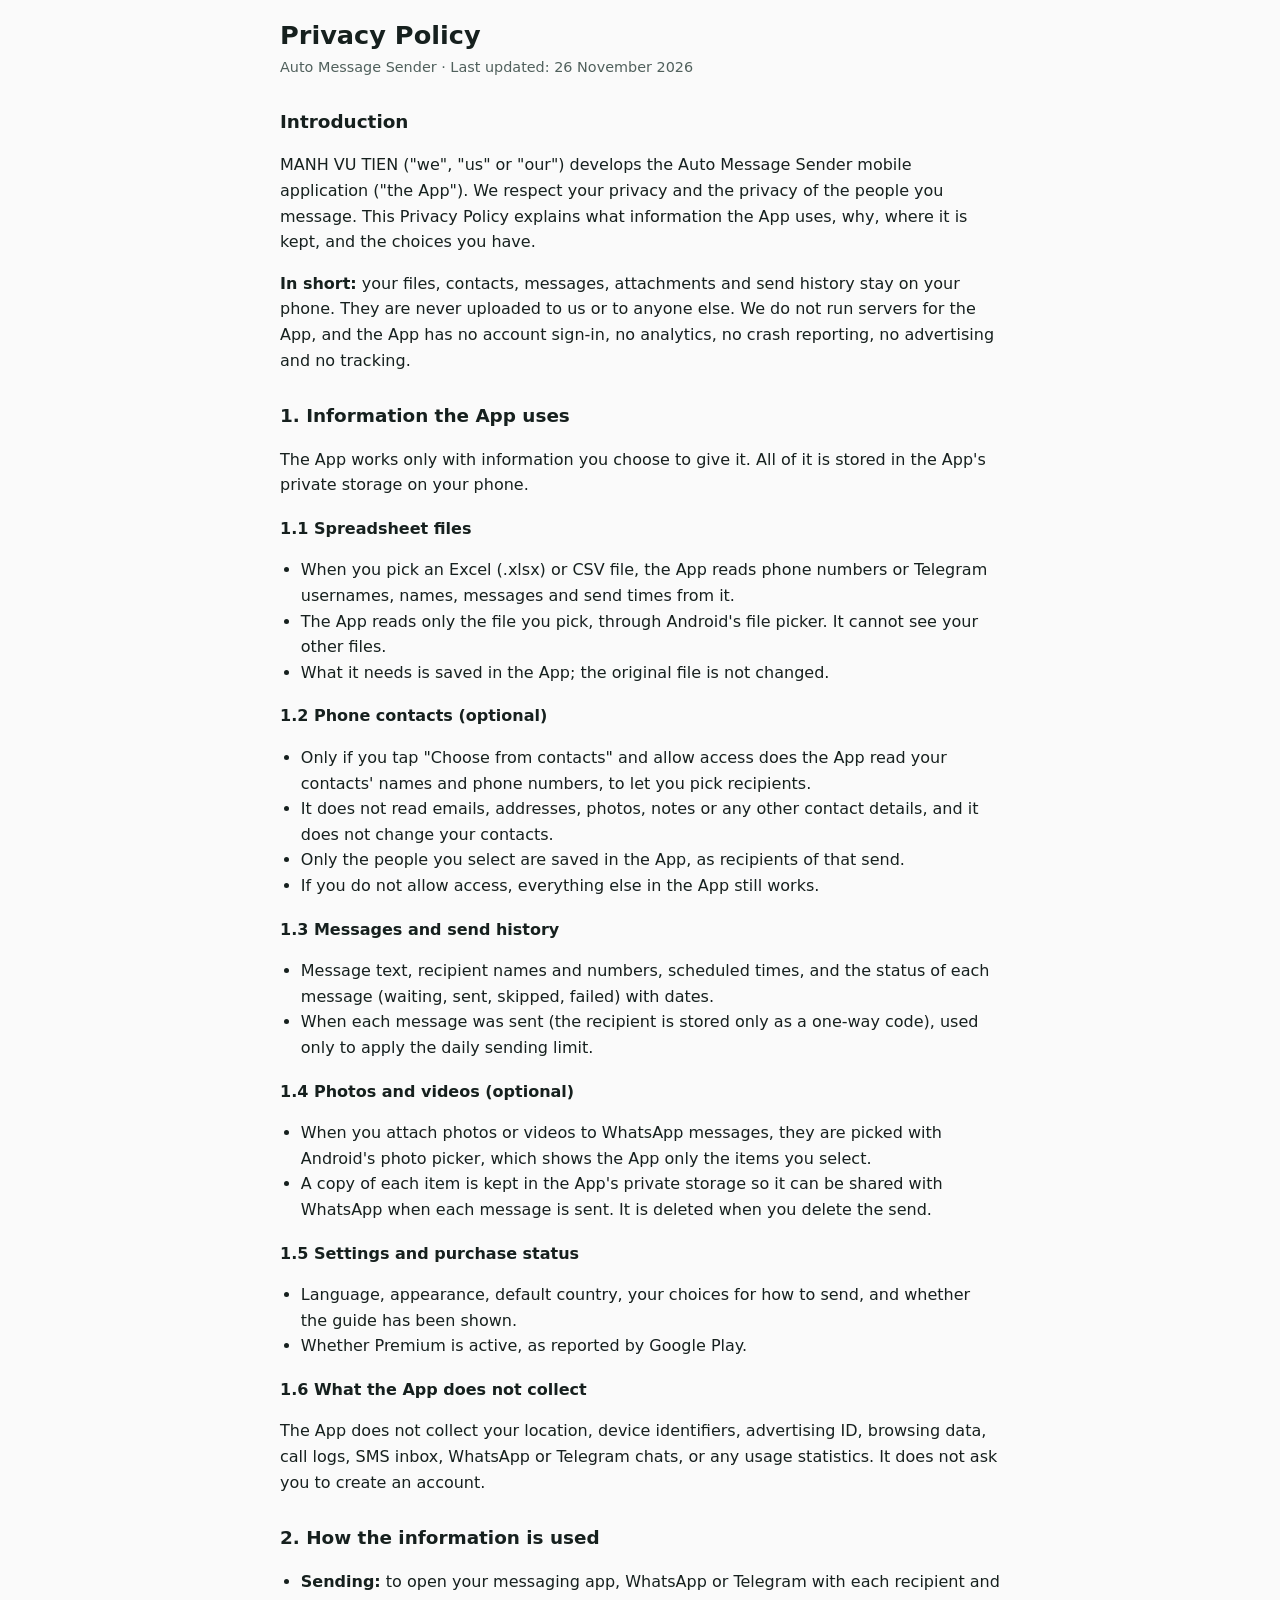
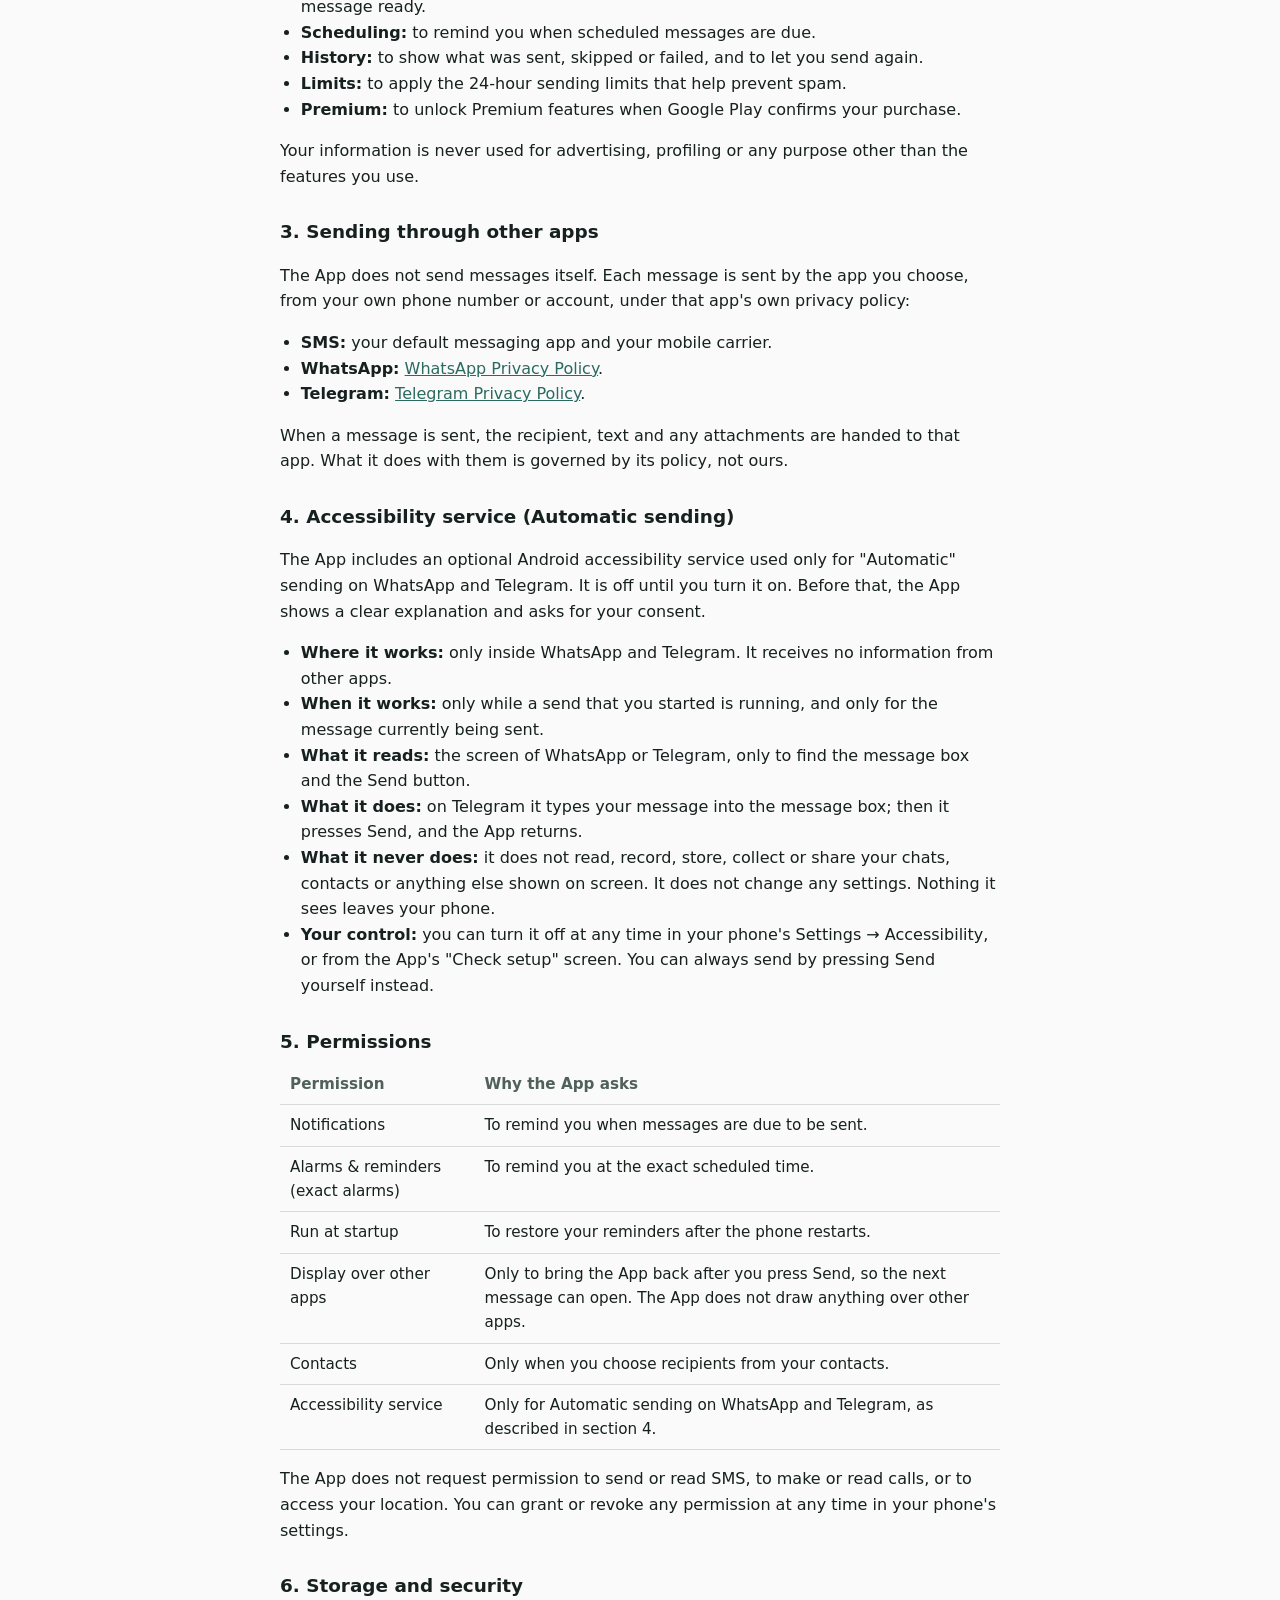
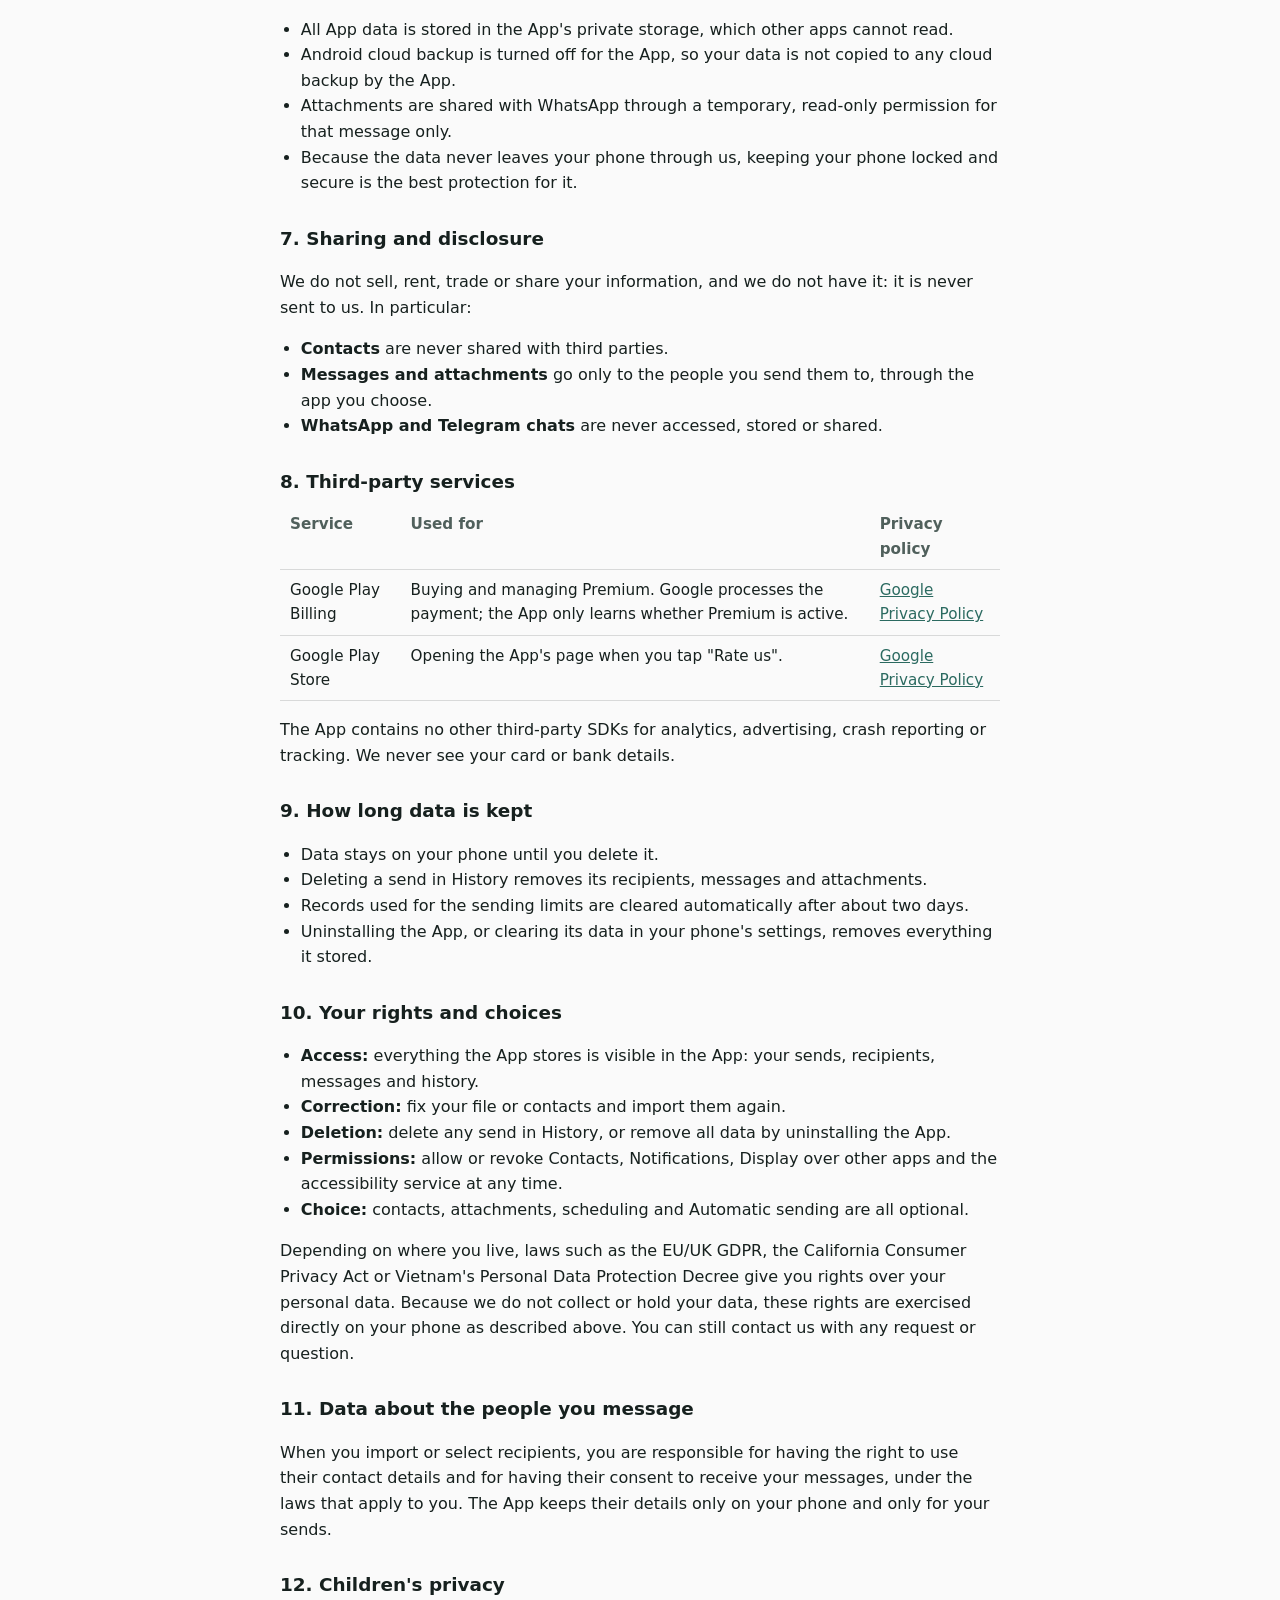
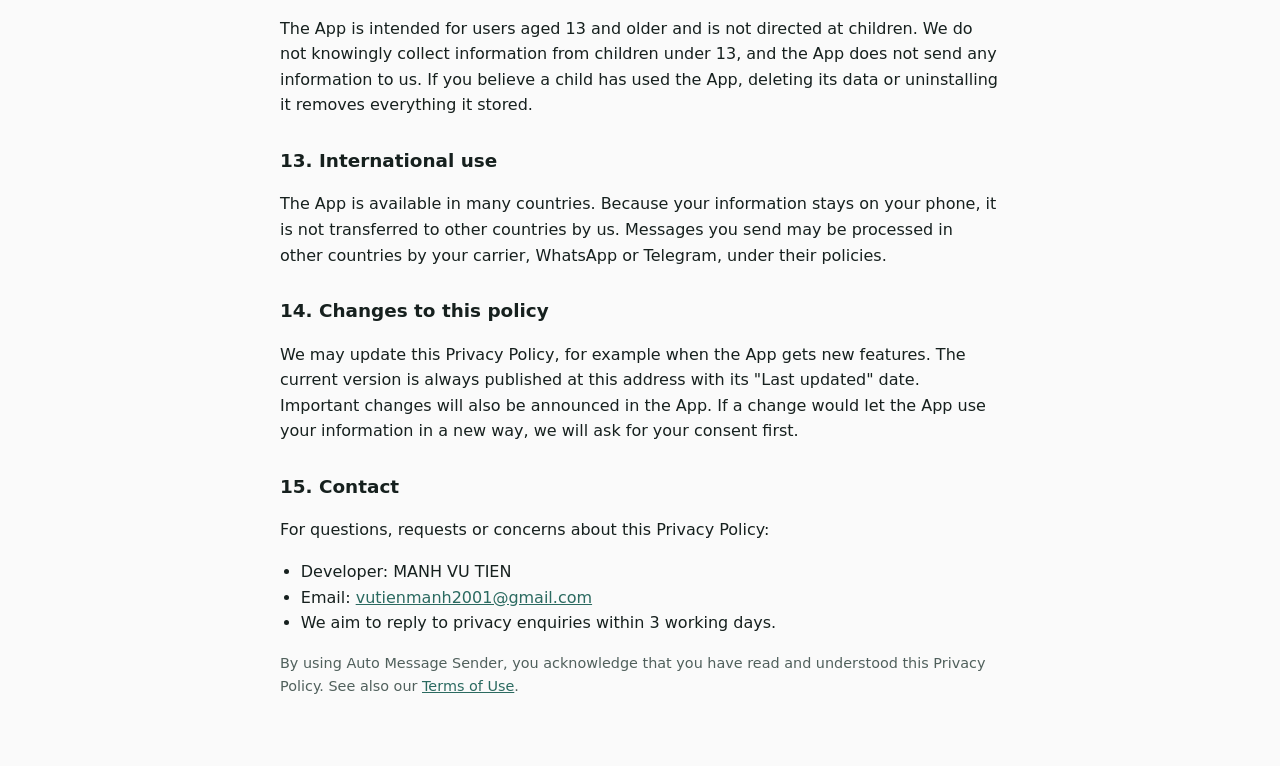
==== commit f64d9192: "Auto Message Sender legal: scheduling is free; Premium (coming soon) = no daily limit, no ads" ====
--- a/auto-sms-excel/privacy.html
+++ b/auto-sms-excel/privacy.html
@@ -36,7 +36,7 @@
 <h3>1.3 Messages and send history</h3>
 <ul>
   <li>Message text, recipient names and numbers, scheduled times, and the status of each message (waiting, sent, skipped, failed) with dates.</li>
-  <li>When each message was sent (the recipient is stored only as a one-way code), used only to count messages sent, for any sending limit the App may apply (there is none at the moment).</li>
+  <li>When each message was sent (the recipient is stored only as a one-way code), used only to apply the daily sending limit.</li>
 </ul>
 
 <h3>1.4 Photos and videos (optional)</h3>
@@ -59,7 +59,7 @@
   <li><strong>Sending:</strong> to open your messaging app, WhatsApp or Telegram with each recipient and message ready.</li>
   <li><strong>Scheduling:</strong> to remind you when scheduled messages are due.</li>
   <li><strong>History:</strong> to show what was sent, skipped or failed, and to let you send again.</li>
-  <li><strong>Limits:</strong> to apply sending limits that help prevent spam, if the App introduces any (there are none at the moment).</li>
+  <li><strong>Limits:</strong> to apply the 24-hour sending limits that help prevent spam.</li>
   <li><strong>Premium:</strong> to unlock Premium features when Google Play confirms your purchase.</li>
 </ul>
 <p>Your information is never used for advertising, profiling or any purpose other than the features you use.</p>
